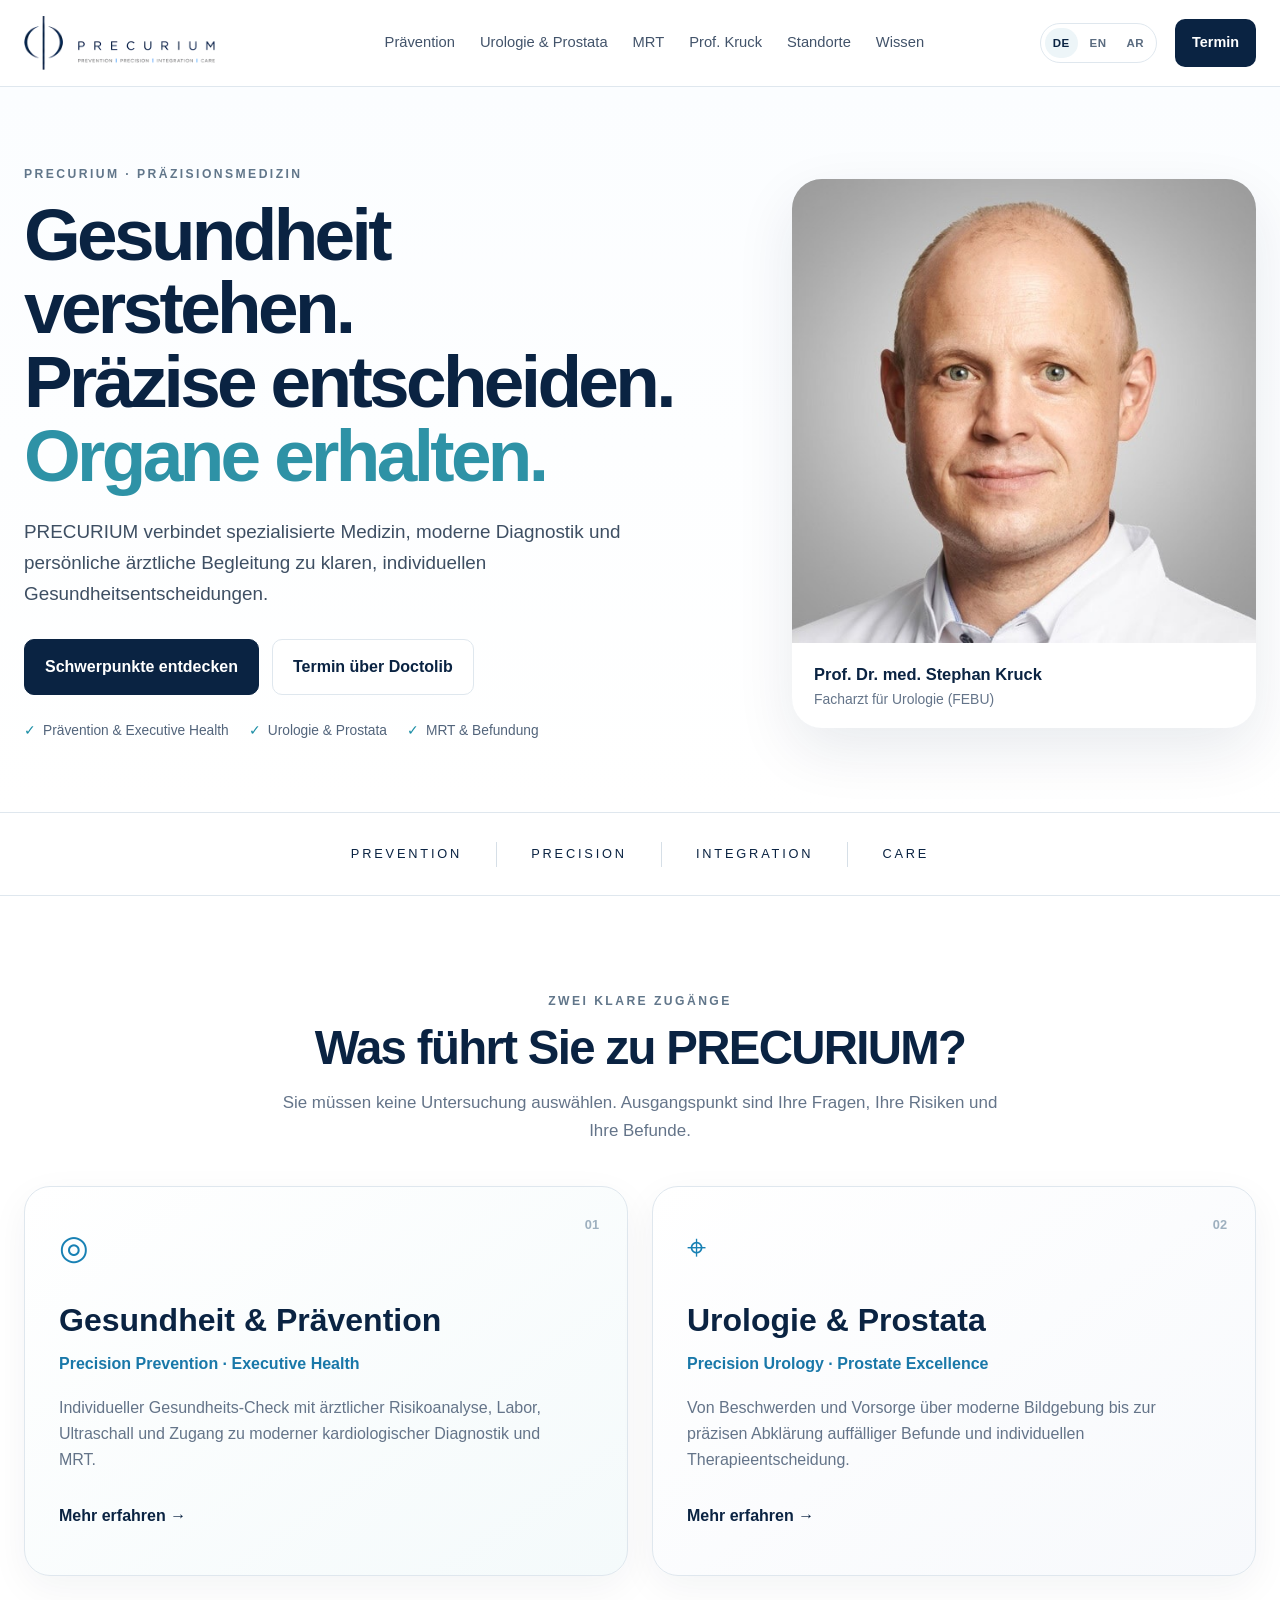
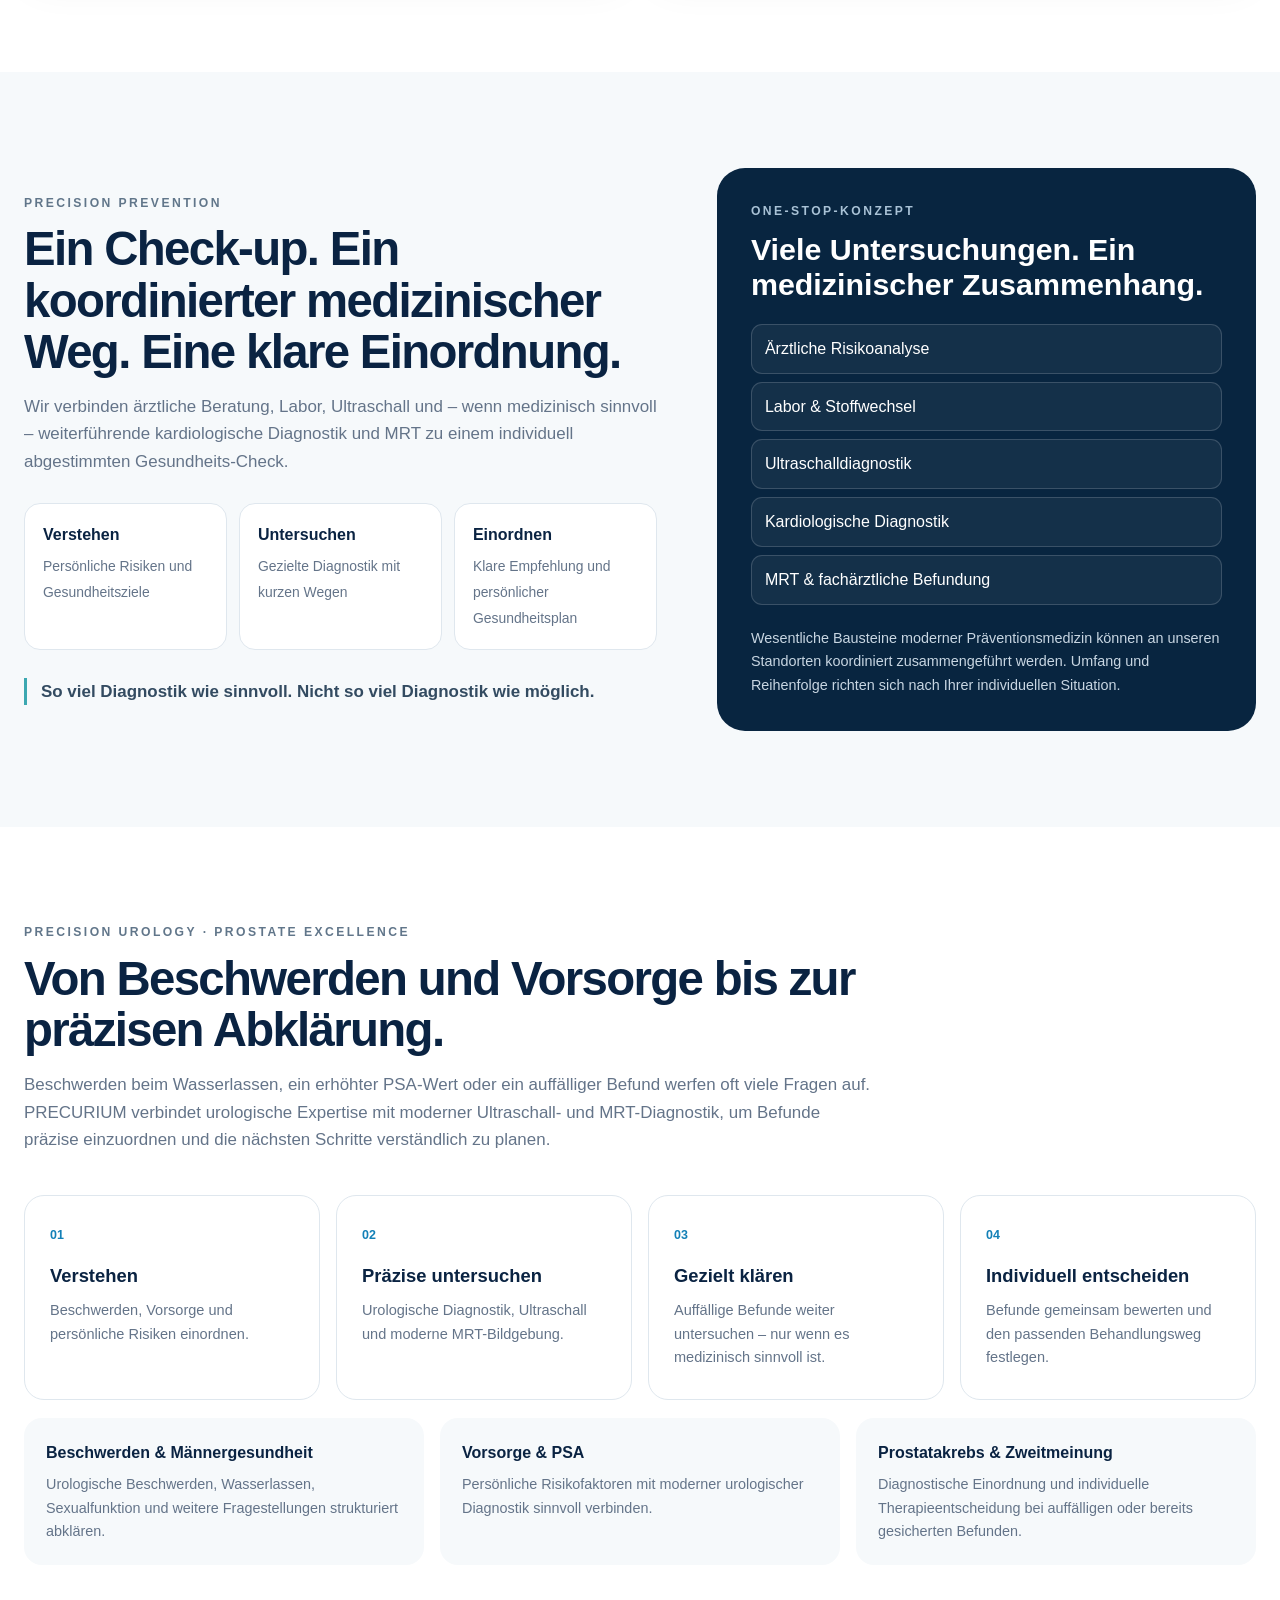
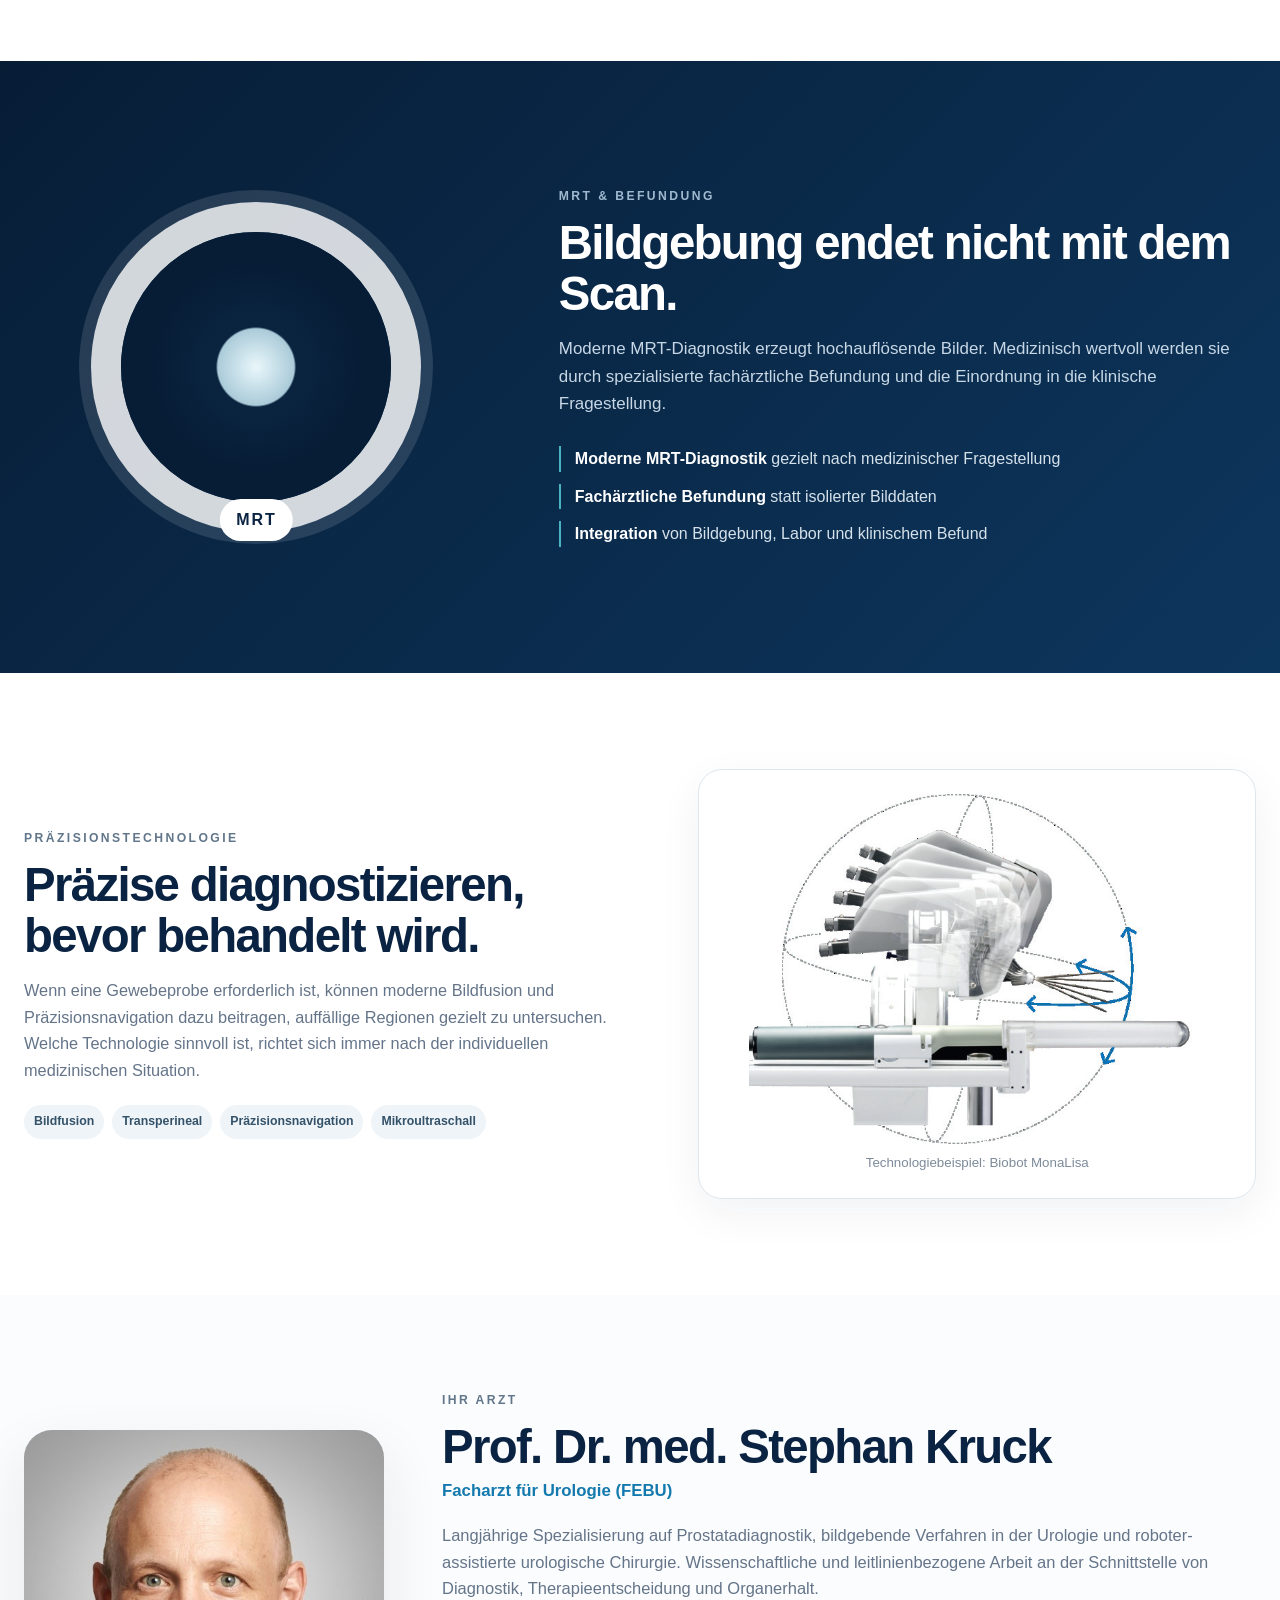
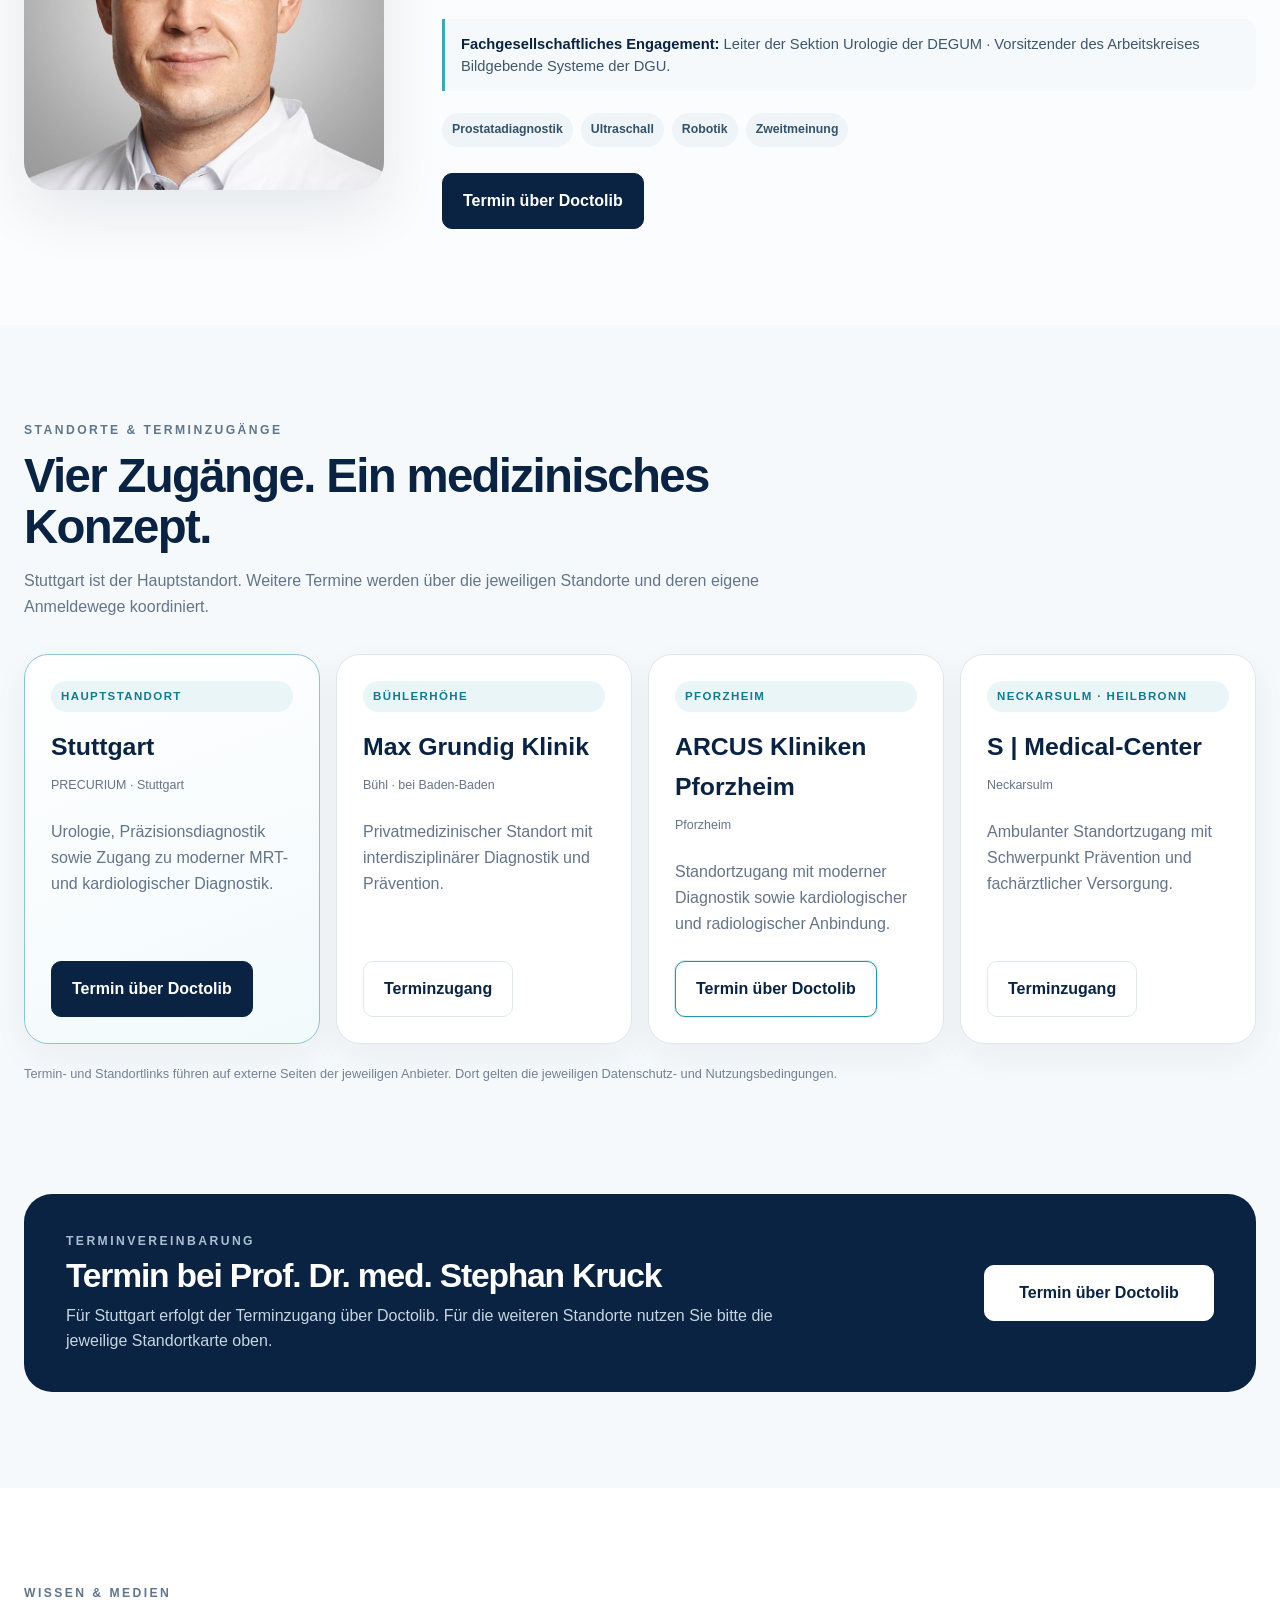
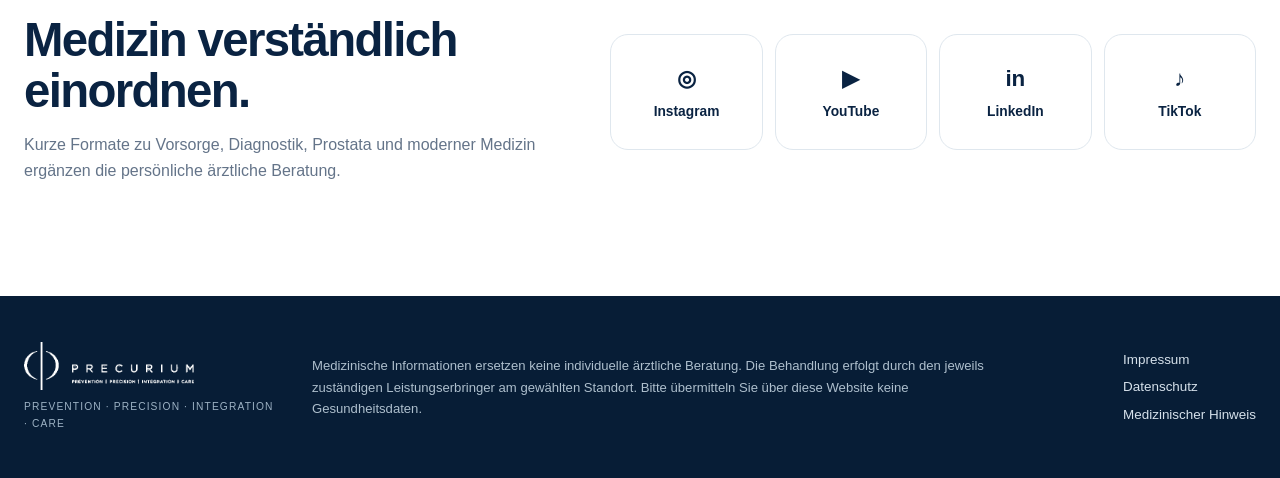
==== index.html @ 9979c3d5 "Add files via upload Deploy PRECURIUM V5.5 FINAL LIVE" ====
<!doctype html><html lang="de"><head><meta charset="utf-8"><meta name="viewport" content="width=device-width, initial-scale=1"><title>PRECURIUM | Präzisionsmedizin, Prävention, Urologie &amp; MRT</title><meta name="description" content="PRECURIUM verbindet Prävention, Urologie, Prostatadiagnostik, MRT mit fachärztlicher Befundung und persönliche medizinische Einordnung an ausgewählten Standorten."><meta name="robots" content="index,follow,max-image-preview:large"><link rel="canonical" href="https://precurium.com/"><link rel="alternate" hreflang="de" href="https://precurium.com/"><link rel="alternate" hreflang="en" href="https://precurium.com/en/"><link rel="alternate" hreflang="ar" href="https://precurium.com/ar/"><link rel="alternate" hreflang="x-default" href="https://precurium.com/"><meta property="og:title" content="PRECURIUM | Präzisionsmedizin, Prävention, Urologie &amp; MRT"><meta property="og:description" content="PRECURIUM verbindet Prävention, Urologie, Prostatadiagnostik, MRT mit fachärztlicher Befundung und persönliche medizinische Einordnung an ausgewählten Standorten."><meta property="og:type" content="website"><meta property="og:url" content="https://precurium.com/"><meta name="theme-color" content="#0A2342"><link rel="stylesheet" href="assets/site.css"><script src="assets/config.js" defer></script><script src="assets/site.js" defer></script></head>
<body><a class="skip" href="#main">Zum Inhalt</a><header class="site-header"><div class="wrap nav"><a class="logo" href="#top" aria-label="PRECURIUM Startseite"><img src="assets/precurium-logo.png" alt="PRECURIUM"></a><nav aria-label="Hauptnavigation"><a href="#praevention">Prävention</a><a href="#urologie">Urologie & Prostata</a><a href="#mrt">MRT</a><a href="#arzt">Prof. Kruck</a><a href="#standorte">Standorte</a><a href="#wissen">Wissen</a></nav><div class="lang-switch" aria-label="Sprache"><a class="active" href="./" lang="de">DE</a><a href="en/" lang="en">EN</a><a href="ar/" lang="ar">AR</a></div><a class="nav-cta" data-doctolib href="#">Termin</a></div></header>
<main id="main"><section class="hero" id="top"><div class="wrap hero-grid"><div class="hero-copy"><div class="eyebrow">PRECURIUM · Präzisionsmedizin</div><h1>Gesundheit verstehen.<br>Präzise entscheiden.<br><span>Organe erhalten.</span></h1><p class="lead">PRECURIUM verbindet spezialisierte Medizin, moderne Diagnostik und persönliche ärztliche Begleitung zu klaren, individuellen Gesundheitsentscheidungen.</p><div class="hero-actions"><a class="btn primary" href="#welten">Schwerpunkte entdecken</a><a class="btn secondary" data-doctolib href="#">Termin über Doctolib</a></div><div class="hero-points"><span>Prävention & Executive Health</span><span>Urologie & Prostata</span><span>MRT & Befundung</span></div></div><div class="hero-visual"><div class="portrait-card"><img src="assets/stephan-kruck.jpg" alt="Prof. Dr. med. Stephan Kruck"><div class="portrait-caption"><strong>Prof. Dr. med. Stephan Kruck</strong><span>Facharzt für Urologie (FEBU)</span></div></div></div></div></section>
<section class="brandline" aria-label="PRECURIUM Prinzipien"><div class="wrap"><span>PREVENTION</span><i></i><span>PRECISION</span><i></i><span>INTEGRATION</span><i></i><span>CARE</span></div></section>
<section class="section" id="welten"><div class="wrap"><div class="section-head center narrow"><div class="eyebrow">Zwei klare Zugänge</div><h2>Was führt Sie zu PRECURIUM?</h2><p>Sie müssen keine Untersuchung auswählen. Ausgangspunkt sind Ihre Fragen, Ihre Risiken und Ihre Befunde.</p></div><div class="world-grid"><a class="world-card prevention" href="#praevention"><div class="world-no">01</div><div class="world-icon">◎</div><h3>Gesundheit & Prävention</h3><p>Precision Prevention · Executive Health</p><span>Individueller Gesundheits-Check mit ärztlicher Risikoanalyse, Labor, Ultraschall und Zugang zu moderner kardiologischer Diagnostik und MRT.</span><b>Mehr erfahren →</b></a><a class="world-card urology" href="#urologie"><div class="world-no">02</div><div class="world-icon">⌖</div><h3>Urologie & Prostata</h3><p>Precision Urology · Prostate Excellence</p><span>Von Beschwerden und Vorsorge über moderne Bildgebung bis zur präzisen Abklärung auffälliger Befunde und individuellen Therapieentscheidung.</span><b>Mehr erfahren →</b></a></div></div></section>
<section class="section soft" id="praevention"><div class="wrap split"><div class="copy-block"><div class="eyebrow">Precision Prevention</div><h2>Ein Check-up. Ein koordinierter medizinischer Weg. Eine klare Einordnung.</h2><p>Wir verbinden ärztliche Beratung, Labor, Ultraschall und – wenn medizinisch sinnvoll – weiterführende kardiologische Diagnostik und MRT zu einem individuell abgestimmten Gesundheits-Check.</p><div class="mini-journey"><div><b>Verstehen</b><span>Persönliche Risiken und Gesundheitsziele</span></div><div><b>Untersuchen</b><span>Gezielte Diagnostik mit kurzen Wegen</span></div><div><b>Einordnen</b><span>Klare Empfehlung und persönlicher Gesundheitsplan</span></div></div><p class="principle">So viel Diagnostik wie sinnvoll. Nicht so viel Diagnostik wie möglich.</p></div><aside class="one-stop"><div class="eyebrow">One-Stop-Konzept</div><h3>Viele Untersuchungen. Ein medizinischer Zusammenhang.</h3><div class="service-stack"><span>Ärztliche Risikoanalyse</span><span>Labor & Stoffwechsel</span><span>Ultraschalldiagnostik</span><span>Kardiologische Diagnostik</span><span>MRT & fachärztliche Befundung</span></div><p>Wesentliche Bausteine moderner Präventionsmedizin können an unseren Standorten koordiniert zusammengeführt werden. Umfang und Reihenfolge richten sich nach Ihrer individuellen Situation.</p></aside></div></section>
<section class="section" id="urologie"><div class="wrap"><div class="section-head"><div class="eyebrow">Precision Urology · Prostate Excellence</div><h2>Von Beschwerden und Vorsorge bis zur präzisen Abklärung.</h2><p>Beschwerden beim Wasserlassen, ein erhöhter PSA-Wert oder ein auffälliger Befund werfen oft viele Fragen auf. PRECURIUM verbindet urologische Expertise mit moderner Ultraschall- und MRT-Diagnostik, um Befunde präzise einzuordnen und die nächsten Schritte verständlich zu planen.</p></div><div class="urology-grid"><article><span>01</span><h3>Verstehen</h3><p>Beschwerden, Vorsorge und persönliche Risiken einordnen.</p></article><article><span>02</span><h3>Präzise untersuchen</h3><p>Urologische Diagnostik, Ultraschall und moderne MRT-Bildgebung.</p></article><article><span>03</span><h3>Gezielt klären</h3><p>Auffällige Befunde weiter untersuchen – nur wenn es medizinisch sinnvoll ist.</p></article><article><span>04</span><h3>Individuell entscheiden</h3><p>Befunde gemeinsam bewerten und den passenden Behandlungsweg festlegen.</p></article></div><div class="focus-row"><div><b>Beschwerden & Männergesundheit</b><p>Urologische Beschwerden, Wasserlassen, Sexualfunktion und weitere Fragestellungen strukturiert abklären.</p></div><div><b>Vorsorge & PSA</b><p>Persönliche Risikofaktoren mit moderner urologischer Diagnostik sinnvoll verbinden.</p></div><div><b>Prostatakrebs & Zweitmeinung</b><p>Diagnostische Einordnung und individuelle Therapieentscheidung bei auffälligen oder bereits gesicherten Befunden.</p></div></div></div></section>
<section class="section imaging" id="mrt"><div class="wrap imaging-grid"><div class="imaging-art"><div class="scanner-ring"><div class="scanner-core"></div></div><div class="scan-label">MRT</div></div><div class="copy-block light-copy"><div class="eyebrow">MRT & Befundung</div><h2>Bildgebung endet nicht mit dem Scan.</h2><p>Moderne MRT-Diagnostik erzeugt hochauflösende Bilder. Medizinisch wertvoll werden sie durch spezialisierte fachärztliche Befundung und die Einordnung in die klinische Fragestellung.</p><div class="imaging-points"><span><b>Moderne MRT-Diagnostik</b> gezielt nach medizinischer Fragestellung</span><span><b>Fachärztliche Befundung</b> statt isolierter Bilddaten</span><span><b>Integration</b> von Bildgebung, Labor und klinischem Befund</span></div></div></div></section>
<section class="section tech"><div class="wrap tech-grid"><div class="tech-copy"><div class="eyebrow">Präzisionstechnologie</div><h2>Präzise diagnostizieren, bevor behandelt wird.</h2><p>Wenn eine Gewebeprobe erforderlich ist, können moderne Bildfusion und Präzisionsnavigation dazu beitragen, auffällige Regionen gezielt zu untersuchen. Welche Technologie sinnvoll ist, richtet sich immer nach der individuellen medizinischen Situation.</p><div class="chips"><span>Bildfusion</span><span>Transperineal</span><span>Präzisionsnavigation</span><span>Mikroultraschall</span></div></div><div class="biobot-card"><img src="assets/biobot-monalisa.png" alt="Biobot MonaLisa Präzisionsnavigation"><small>Technologiebeispiel: Biobot MonaLisa</small></div></div></section>
<section class="section doctor-section" id="arzt"><div class="wrap doctor-grid"><div class="doctor-photo"><img src="assets/stephan-kruck.jpg" alt="Prof. Dr. med. Stephan Kruck"></div><div class="doctor-copy"><div class="eyebrow">Ihr Arzt</div><h2>Prof. Dr. med. Stephan Kruck</h2><h3>Facharzt für Urologie (FEBU)</h3><p>Langjährige Spezialisierung auf Prostatadiagnostik, bildgebende Verfahren in der Urologie und roboter-assistierte urologische Chirurgie. Wissenschaftliche und leitlinienbezogene Arbeit an der Schnittstelle von Diagnostik, Therapieentscheidung und Organerhalt.</p><p class="society-role"><strong>Fachgesellschaftliches Engagement:</strong> Leiter der Sektion Urologie der DEGUM · Vorsitzender des Arbeitskreises Bildgebende Systeme der DGU.</p><div class="doctor-tags"><span>Prostatadiagnostik</span><span>Ultraschall</span><span>Robotik</span><span>Zweitmeinung</span></div><a class="btn primary" data-doctolib href="#">Termin über Doctolib</a></div></div></section>
<section class="section soft" id="standorte"><div class="wrap"><div class="locations-intro"><div class="eyebrow">Standorte & Terminzugänge</div><h2>Vier Zugänge. Ein medizinisches Konzept.</h2><p>Stuttgart ist der Hauptstandort. Weitere Termine werden über die jeweiligen Standorte und deren eigene Anmeldewege koordiniert.</p></div><div class="location-cards"><article class="location-card main"><span class="status">HAUPTSTANDORT</span><h3>Stuttgart</h3><p class="location-meta">PRECURIUM · Stuttgart</p><p>Urologie, Präzisionsdiagnostik sowie Zugang zu moderner MRT- und kardiologischer Diagnostik.</p><a class="btn primary" data-doctolib href="#">Termin über Doctolib</a></article><article class="location-card"><span class="status">BÜHLERHÖHE</span><h3>Max Grundig Klinik</h3><p class="location-meta">Bühl · bei Baden-Baden</p><p>Privatmedizinischer Standort mit interdisziplinärer Diagnostik und Prävention.</p><a class="btn secondary" data-location="maxgrundig" href="#">Terminzugang</a></article><article class="location-card"><span class="status">PFORZHEIM</span><h3>ARCUS Kliniken Pforzheim</h3><p class="location-meta">Pforzheim</p><p>Standortzugang mit moderner Diagnostik sowie kardiologischer und radiologischer Anbindung.</p><a class="btn secondary arcus-doctolib" data-location="pforzheim" href="#">Termin über Doctolib</a></article><article class="location-card"><span class="status">NECKARSULM · HEILBRONN</span><h3>S | Medical-Center</h3><p class="location-meta">Neckarsulm</p><p>Ambulanter Standortzugang mit Schwerpunkt Prävention und fachärztlicher Versorgung.</p><a class="btn secondary" data-location="neckarsulm" href="#">Terminzugang</a></article></div><p class="external-note">Termin- und Standortlinks führen auf externe Seiten der jeweiligen Anbieter. Dort gelten die jeweiligen Datenschutz- und Nutzungsbedingungen.</p></div></section>
<section class="section booking" id="termin"><div class="wrap booking-box"><div><div class="eyebrow">Terminvereinbarung</div><h2>Termin bei Prof. Dr. med. Stephan Kruck</h2><p>Für Stuttgart erfolgt der Terminzugang über Doctolib. Für die weiteren Standorte nutzen Sie bitte die jeweilige Standortkarte oben.</p></div><a class="btn booking-btn" data-doctolib href="#">Termin über Doctolib</a></div></section>
<section class="section knowledge" id="wissen"><div class="wrap knowledge-grid"><div><div class="eyebrow">Wissen & Medien</div><h2>Medizin verständlich einordnen.</h2><p>Kurze Formate zu Vorsorge, Diagnostik, Prostata und moderner Medizin ergänzen die persönliche ärztliche Beratung.</p></div><div class="social-grid" aria-label="Social Media"><a data-social="instagram" href="#"><span class="social-mark">◎</span><b>Instagram</b></a><a data-social="youtube" href="#"><span class="social-mark">▶</span><b>YouTube</b></a><a data-social="linkedin" href="#"><span class="social-mark">in</span><b>LinkedIn</b></a><a data-social="tiktok" href="#"><span class="social-mark">♪</span><b>TikTok</b></a></div></div></section></main>
<footer><div class="wrap footer-grid"><div class="footer-brand"><img src="assets/precurium-logo.png" alt="PRECURIUM"><p>PREVENTION · PRECISION · INTEGRATION · CARE</p></div><div class="footer-note">Medizinische Informationen ersetzen keine individuelle ärztliche Beratung. Die Behandlung erfolgt durch den jeweils zuständigen Leistungserbringer am gewählten Standort. Bitte übermitteln Sie über diese Website keine Gesundheitsdaten.</div><nav aria-label="Rechtliches"><a href="impressum.html">Impressum</a><a href="datenschutz.html">Datenschutz</a><a href="medizinischer-hinweis.html">Medizinischer Hinweis</a></nav></div></footer></body></html>
---- assets/site.css ----
:root{--navy:#0A2342;--navy2:#0e3157;--blue:#1280b8;--teal:#3ca8b1;--ink:#132238;--muted:#647489;--line:#dfe7ee;--soft:#f6f9fb;--ice:#eef7fa;--white:#fff;--shadow:0 22px 60px rgba(10,35,66,.09)}
*{box-sizing:border-box}html{scroll-behavior:smooth}body{margin:0;font-family:Inter,Montserrat,"Segoe UI",Arial,sans-serif;color:var(--ink);background:#fff;line-height:1.62}a{color:inherit;text-decoration:none}img{display:block;max-width:100%}.wrap{width:min(1240px,calc(100% - 48px));margin:auto}.skip{position:absolute;left:-9999px}.skip:focus{left:20px;top:20px;z-index:100;background:#fff;padding:10px 14px;border-radius:8px}.eyebrow{font-size:.76rem;font-weight:850;letter-spacing:.2em;text-transform:uppercase;color:#61768a}.site-header{position:sticky;top:0;z-index:50;background:rgba(255,255,255,.94);backdrop-filter:blur(18px);border-bottom:1px solid var(--line)}.nav{min-height:86px;display:grid;grid-template-columns:245px 1fr auto auto;gap:18px;align-items:center}.logo img{height:54px;width:auto;object-fit:contain}.nav nav{display:flex;justify-content:center;gap:25px;font-size:.92rem;color:#42536a}.nav nav a:hover{color:var(--blue)}.nav-cta{background:var(--navy);color:#fff;padding:12px 17px;border-radius:10px;font-weight:800;font-size:.9rem}.hero{padding:78px 0 70px;background:linear-gradient(180deg,#fbfdff,#fff)}.hero-grid{display:grid;grid-template-columns:1.08fr .72fr;gap:72px;align-items:center}.hero h1{font-size:clamp(3.35rem,5.7vw,5.8rem);line-height:1.01;letter-spacing:-.05em;color:var(--navy);margin:13px 0 25px}.hero h1 span{color:#2e92a6}.lead{font-size:1.18rem;color:#3e4f63;max-width:700px;margin:0}.hero-actions{display:flex;gap:13px;flex-wrap:wrap;margin:30px 0 25px}.btn{display:inline-flex;align-items:center;justify-content:center;padding:14px 20px;border-radius:10px;border:1px solid var(--line);font-weight:800}.btn.primary{background:var(--navy);border-color:var(--navy);color:#fff}.btn.secondary{background:#fff;color:var(--navy)}.btn.arcus-doctolib{border-color:#2e92a6;box-shadow:0 0 0 1px rgba(46,146,166,.18)}.btn.disabled{opacity:.68;cursor:default}.hero-points{display:flex;gap:20px;flex-wrap:wrap;color:#52647b;font-size:.86rem}.hero-points span:before{content:'✓';color:#1a8da5;margin-right:7px}.hero-visual{position:relative}.portrait-card{border-radius:30px;background:#eef3f6;box-shadow:var(--shadow);overflow:hidden}.portrait-card img{width:100%;aspect-ratio:1/1;object-fit:cover;object-position:center}.portrait-caption{background:#fff;padding:18px 22px;display:flex;flex-direction:column}.portrait-caption strong{color:var(--navy);font-size:1.03rem}.portrait-caption span{color:var(--muted);font-size:.87rem}.hero-badge{position:absolute;right:-26px;bottom:72px;background:rgba(10,35,66,.94);color:#fff;padding:14px 18px;border-radius:14px;font-size:.83rem;box-shadow:var(--shadow)}.brandline{border-top:1px solid var(--line);border-bottom:1px solid var(--line)}.brandline .wrap{min-height:82px;display:flex;align-items:center;justify-content:center;gap:34px;letter-spacing:.22em;font-size:.8rem;color:var(--navy)}.brandline i{height:25px;width:1px;background:#d6dfe7}.section{padding:96px 0}.section.soft{background:var(--soft)}.section-head{max-width:850px;margin-bottom:42px}.section-head.center{text-align:center;margin-left:auto;margin-right:auto}.section-head.narrow{max-width:720px}.section h2{font-size:clamp(2.35rem,3.7vw,3.75rem);line-height:1.08;letter-spacing:-.035em;color:var(--navy);margin:10px 0 16px}.section-head p,.copy-block>p{color:var(--muted);font-size:1.06rem;margin:0}.world-grid{display:grid;grid-template-columns:1fr 1fr;gap:24px}.world-card{position:relative;padding:34px;border:1px solid var(--line);border-radius:26px;background:#fff;min-height:390px;box-shadow:0 12px 38px rgba(10,35,66,.05);transition:.2s ease}.world-card:hover{transform:translateY(-3px);box-shadow:var(--shadow)}.world-no{position:absolute;top:28px;right:28px;color:#9eb0bf;font-size:.8rem;font-weight:900}.world-icon{font-size:2.1rem;color:#1881b4}.world-card h3{font-size:2rem;color:var(--navy);margin:20px 0 4px}.world-card>p{color:#1978a9;font-weight:850;margin:0 0 18px}.world-card>span{display:block;color:var(--muted);max-width:500px}.world-card>b{display:inline-block;margin-top:30px;color:var(--navy)}.world-card.prevention{background:linear-gradient(145deg,#fff,#f4fafb)}.world-card.urology{background:linear-gradient(145deg,#fff,#f7f9fc)}.split{display:grid;grid-template-columns:1.08fr .92fr;gap:60px;align-items:center}.mini-journey{display:grid;grid-template-columns:repeat(3,1fr);gap:12px;margin:28px 0}.mini-journey div{background:#fff;border:1px solid var(--line);padding:18px;border-radius:16px}.mini-journey b{display:block;color:var(--navy);margin-bottom:5px}.mini-journey span{color:var(--muted);font-size:.87rem}.principle{font-weight:800;color:#334b61!important;border-left:3px solid var(--teal);padding-left:14px}.one-stop{background:#082540;color:#fff;border-radius:28px;padding:34px}.one-stop .eyebrow{color:#a9c2d6}.one-stop h3{font-size:1.9rem;line-height:1.15;margin:10px 0 22px}.service-stack{display:flex;flex-direction:column;gap:8px}.service-stack span{padding:11px 13px;border:1px solid rgba(255,255,255,.16);border-radius:11px;background:rgba(255,255,255,.05)}.one-stop p{color:#c8d6e2;font-size:.9rem;margin:22px 0 0}.urology-grid{display:grid;grid-template-columns:repeat(4,1fr);gap:16px}.urology-grid article{border:1px solid var(--line);border-radius:20px;padding:25px;background:#fff;min-height:205px}.urology-grid span{font-weight:900;color:#1380b7;font-size:.78rem}.urology-grid h3{color:var(--navy);margin:14px 0 8px;font-size:1.15rem}.urology-grid p{color:var(--muted);font-size:.91rem;margin:0}.focus-row{display:grid;grid-template-columns:repeat(3,1fr);gap:16px;margin-top:18px}.focus-row>div{background:var(--soft);border-radius:18px;padding:22px}.focus-row b{color:var(--navy)}.focus-row p{color:var(--muted);font-size:.9rem;margin:7px 0 0}.imaging{background:linear-gradient(135deg,#071d36,#0d365d);color:#fff}.imaging-grid{display:grid;grid-template-columns:.8fr 1.2fr;gap:70px;align-items:center}.light-copy h2{color:#fff}.light-copy>p{color:#c7d7e5}.light-copy .eyebrow{color:#9fbad0}.imaging-art{height:420px;display:flex;align-items:center;justify-content:center;position:relative}.scanner-ring{width:330px;height:330px;border:30px solid rgba(255,255,255,.82);border-radius:50%;box-shadow:0 0 0 12px rgba(255,255,255,.12),inset 0 0 40px rgba(29,155,191,.2)}.scanner-core{width:100%;height:100%;border-radius:50%;background:radial-gradient(circle,#e9f7fb 0,#abcbd9 20%,#0a2440 21%,#071d36 55%,#071d36 100%)}.scan-label{position:absolute;bottom:36px;left:50%;transform:translateX(-50%);background:#fff;color:var(--navy);padding:8px 16px;border-radius:999px;font-weight:900;letter-spacing:.12em}.imaging-points{display:grid;gap:12px;margin-top:28px}.imaging-points span{border-left:2px solid #49b3c2;padding-left:14px;color:#d6e2eb}.imaging-points b{color:#fff}.tech-grid{display:grid;grid-template-columns:1fr .9fr;gap:55px;align-items:center}.tech-copy h2{max-width:620px}.tech-copy p{color:var(--muted);font-size:1.02rem}.chips,.doctor-tags{display:flex;gap:8px;flex-wrap:wrap;margin-top:22px}.chips span,.doctor-tags span{background:#eef4f8;color:#345269;padding:7px 10px;border-radius:999px;font-size:.77rem;font-weight:750}.biobot-card{border:1px solid var(--line);border-radius:24px;padding:24px;background:#fff;box-shadow:0 14px 44px rgba(10,35,66,.06);text-align:center}.biobot-card img{width:100%;height:350px;object-fit:contain}.biobot-card small{display:block;color:#7d8b9a;margin-top:8px}.doctor-section{background:#fbfcfd}.doctor-grid{display:grid;grid-template-columns:360px 1fr;gap:58px;align-items:center}.doctor-photo{border-radius:28px;overflow:hidden;background:#e9eef2;box-shadow:var(--shadow)}.doctor-photo img{width:100%;aspect-ratio:1/1;object-fit:cover}.doctor-copy h2{margin-bottom:5px}.doctor-copy h3{color:#1479ae;font-size:1.05rem;margin:0 0 18px}.doctor-copy p{color:var(--muted);font-size:1.03rem}.doctor-copy .society-role{margin:16px 0 0;padding:14px 16px;border-left:3px solid var(--teal);background:#f5f9fb;border-radius:0 12px 12px 0;font-size:.92rem;line-height:1.5;color:#40566b}.doctor-copy .society-role strong{color:var(--navy)}.doctor-copy .btn{margin-top:26px}.locations-intro{max-width:820px;margin-bottom:34px}.locations-intro p{color:var(--muted)}.location-cards{display:grid;grid-template-columns:repeat(4,1fr);gap:16px}.location-card{background:#fff;border:1px solid var(--line);border-radius:24px;padding:26px;box-shadow:0 12px 35px rgba(10,35,66,.05);display:flex;flex-direction:column;min-height:310px}.location-card.main{border-color:#92c3d2;background:linear-gradient(160deg,#fff,#f2fafc)}.location-card .btn{margin-top:auto;align-self:flex-start}.location-meta{font-size:.78rem;color:#718296;margin:0 0 18px}.external-note{font-size:.8rem;color:#738296;margin-top:20px}.status{display:inline-block;background:#eaf5f8;color:#147a8f;padding:6px 10px;border-radius:999px;font-weight:900;font-size:.72rem;letter-spacing:.12em}.location-card h3{font-size:1.55rem;color:var(--navy);margin:15px 0 8px}.location-card p{color:var(--muted);margin:0 0 24px}.booking{padding-top:0;background:var(--soft)}.booking-box{background:var(--navy);color:#fff;border-radius:28px;padding:38px 42px;display:grid;grid-template-columns:1fr auto;align-items:center;gap:36px}.booking-box .eyebrow{color:#a9bfd1}.booking-box h2{color:#fff;font-size:2.1rem;margin:7px 0 8px}.booking-box p{color:#c7d5e1;margin:0;max-width:720px}.booking-btn{background:#fff;color:var(--navy);border-color:#fff;min-width:230px}.knowledge-grid{display:grid;grid-template-columns:.9fr 1.1fr;gap:58px;align-items:center}.knowledge-grid p{color:var(--muted)}.social-grid{display:grid;grid-template-columns:repeat(4,1fr);gap:12px}.social-grid a{min-height:116px;border:1px solid var(--line);border-radius:18px;background:#fff;display:flex;flex-direction:column;align-items:center;justify-content:center;gap:4px;transition:.2s ease}.social-grid a:hover{border-color:#a9cfde;transform:translateY(-2px)}.social-mark{font-size:1.4rem;font-weight:900;color:var(--navy)}.social-grid b{font-size:.86rem;color:var(--navy)}.social-grid small{color:#8795a5;font-size:.65rem}footer{background:#071d36;color:#d6e1eb;padding:46px 0}.footer-grid{display:grid;grid-template-columns:250px 1fr auto;gap:38px;align-items:center}.footer-brand img{filter:brightness(0) invert(1);height:48px;width:auto}.footer-brand p{font-size:.64rem;letter-spacing:.11em;color:#9db2c4;margin:9px 0 0}.footer-note{font-size:.82rem;color:#aebfcd;max-width:700px}.footer-grid nav{display:flex;flex-direction:column;gap:6px;font-size:.84rem}
@media(max-width:1050px){.nav{grid-template-columns:210px 1fr auto}.nav nav{display:none}.lang-switch{justify-self:end}.nav-cta{justify-self:end}.hero-grid,.split,.imaging-grid,.tech-grid,.knowledge-grid{grid-template-columns:1fr}.hero-visual{max-width:560px}.world-grid{grid-template-columns:1fr 1fr}.urology-grid{grid-template-columns:repeat(2,1fr)}.doctor-grid{grid-template-columns:290px 1fr}.footer-grid{grid-template-columns:1fr}.footer-grid nav{flex-direction:row;flex-wrap:wrap}.hero-badge{right:10px}.social-grid{grid-template-columns:repeat(2,1fr)}}
@media(max-width:720px){.wrap{width:min(100% - 28px,1240px)}.location-cards{grid-template-columns:1fr}.site-header{position:static}.nav{min-height:72px;grid-template-columns:1fr auto;row-gap:8px;padding:9px 0}.logo{grid-column:1;grid-row:1}.nav-cta{grid-column:2;grid-row:1}.lang-switch{display:flex;grid-column:1/-1;grid-row:2;justify-self:start}.nav nav{display:none}.logo img{height:43px}.nav-cta{font-size:.78rem;padding:10px 12px}.hero{padding:48px 0}.hero-grid{gap:38px}.hero h1{font-size:3.25rem}.lead{font-size:1.02rem}.hero-badge{position:static;margin-top:12px}.brandline .wrap{min-height:auto;padding:18px 0;gap:12px;flex-wrap:wrap}.brandline i{height:14px}.section{padding:70px 0}.world-grid,.urology-grid,.focus-row,.mini-journey,.doctor-grid{grid-template-columns:1fr}.world-card{min-height:auto}.imaging-art{height:300px}.scanner-ring{width:230px;height:230px;border-width:22px}.biobot-card img{height:260px}.doctor-photo{max-width:290px}.booking-box{grid-template-columns:1fr;padding:30px}.social-grid{grid-template-columns:repeat(2,1fr)}.footer-grid{gap:22px}}

.lang-switch{display:flex;align-items:center;gap:4px;border:1px solid var(--line);border-radius:999px;padding:4px;background:#fff}.lang-switch a{font-size:.72rem;font-weight:850;letter-spacing:.04em;color:#5b6c80;padding:6px 8px;border-radius:999px}.lang-switch a.active{background:#edf5f8;color:var(--navy)}.legal-page{min-height:100vh;background:#fbfcfd}.legal-wrap{max-width:930px}.legal-alert{background:#fff5dd;border:1px solid #ead6a0;border-radius:16px;padding:18px 20px;color:#634f1e;margin:22px 0 30px}.legal-card{background:#fff;border:1px solid var(--line);border-radius:20px;padding:26px;margin:16px 0}.legal-card h3{color:var(--navy);margin:0 0 10px}.legal-card p,.legal-card li{color:#52647a}.legal-card code{background:#f1f4f6;padding:2px 5px;border-radius:5px}.legal-list{padding-left:20px}.partner-note{font-size:.82rem;color:#75869a;margin-top:12px}[dir="rtl"] body{text-align:right}[dir="rtl"] .hero-actions,[dir="rtl"] .hero-points,[dir="rtl"] .chips,[dir="rtl"] .doctor-tags,[dir="rtl"] .brandline .wrap,[dir="rtl"] .lang-switch{direction:rtl}[dir="rtl"] .principle,[dir="rtl"] .imaging-points span{border-left:0;border-right:3px solid var(--teal);padding-left:0;padding-right:14px}[dir="rtl"] .imaging-points span{border-right-width:2px}[dir="rtl"] .world-no{right:auto;left:28px}[dir="rtl"] .footer-grid nav{align-items:flex-start}@media(max-width:1180px){.location-cards{grid-template-columns:repeat(2,1fr)}}

[dir="rtl"] .doctor-copy .society-role{border-left:0;border-right:3px solid var(--teal);border-radius:12px 0 0 12px}
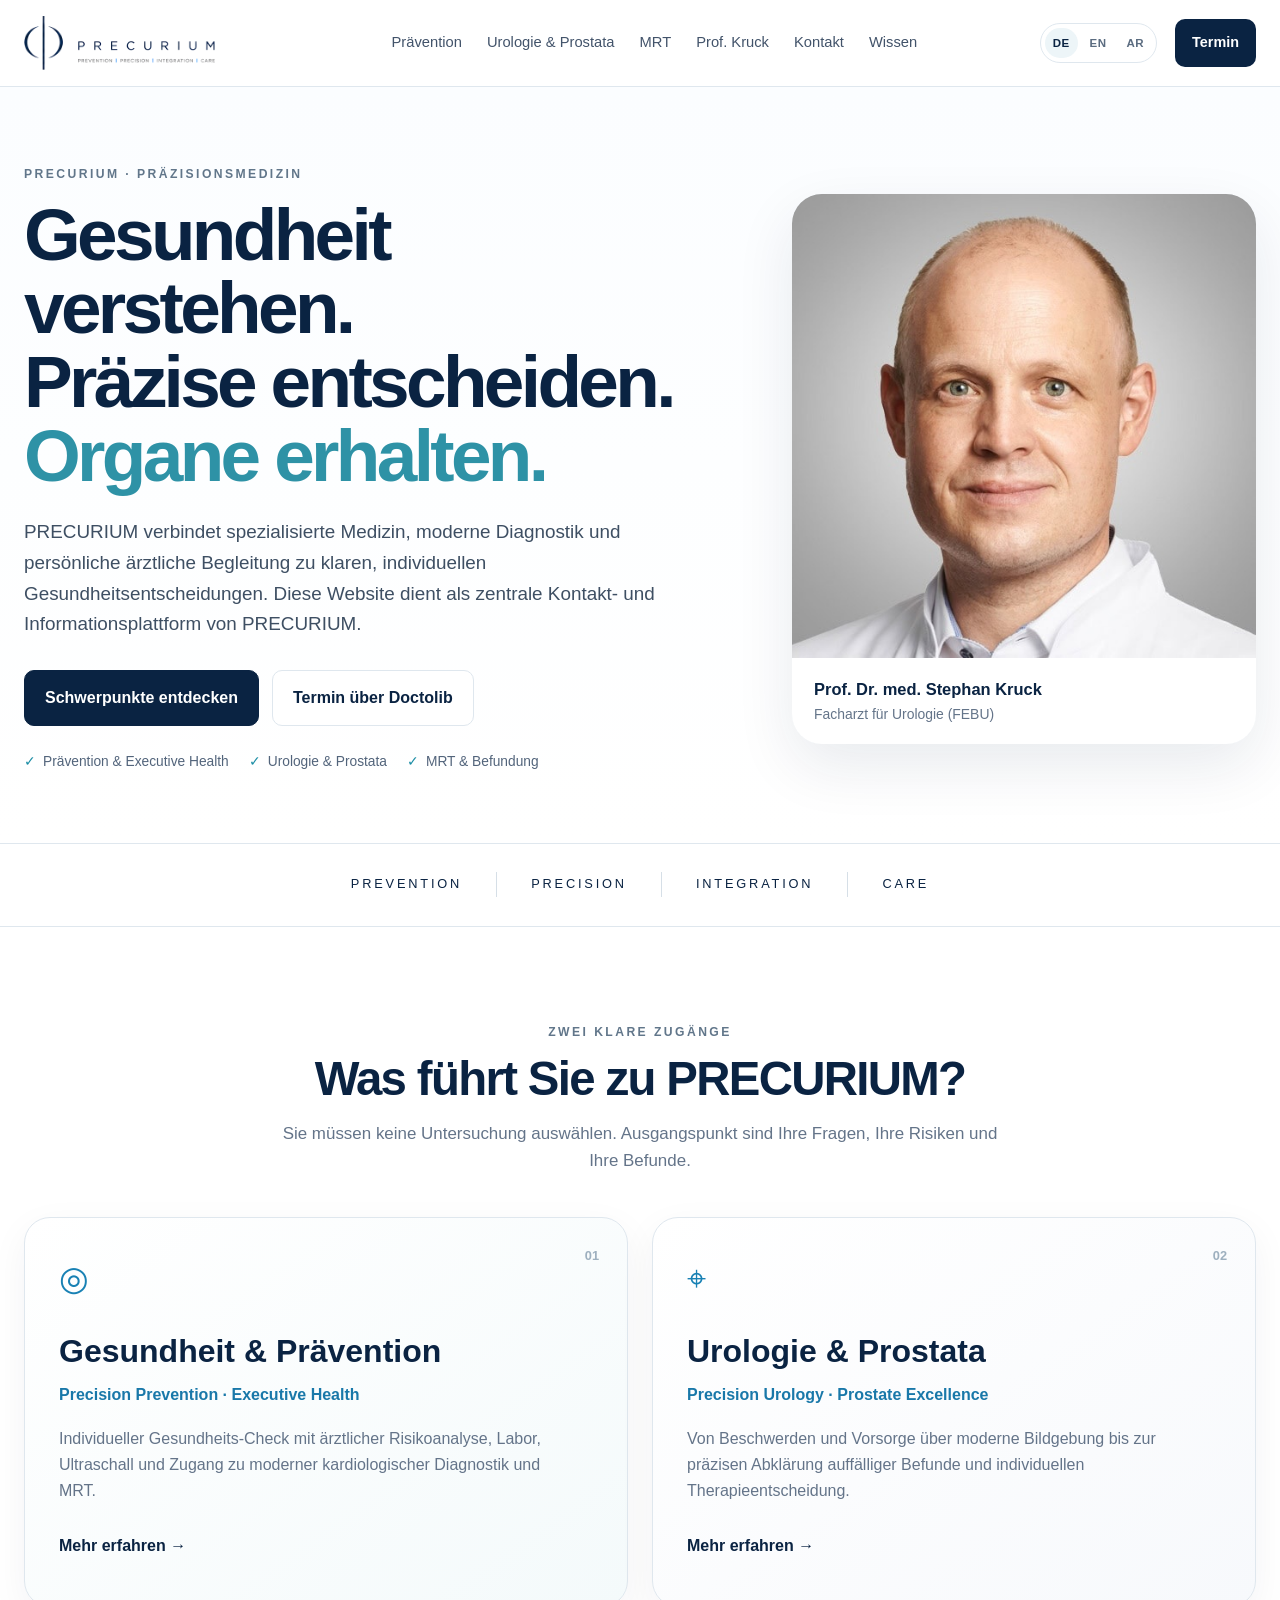
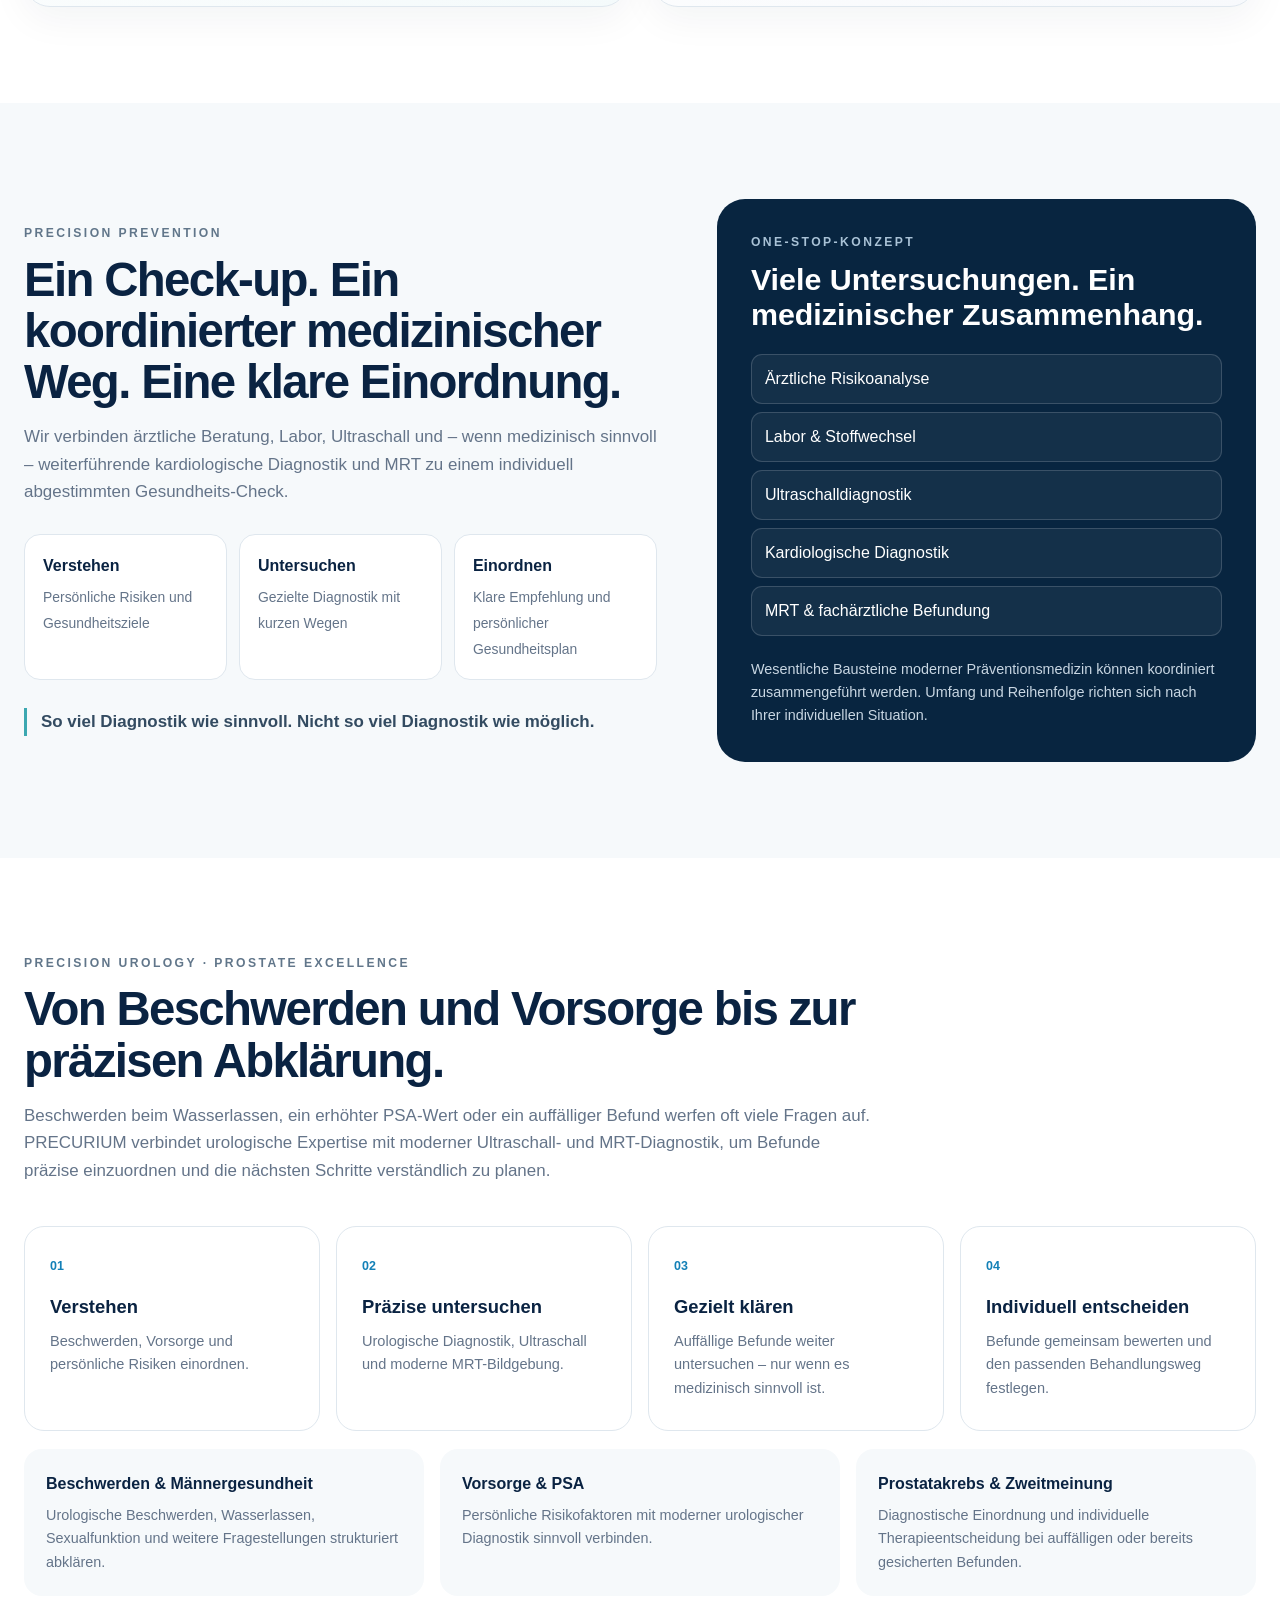
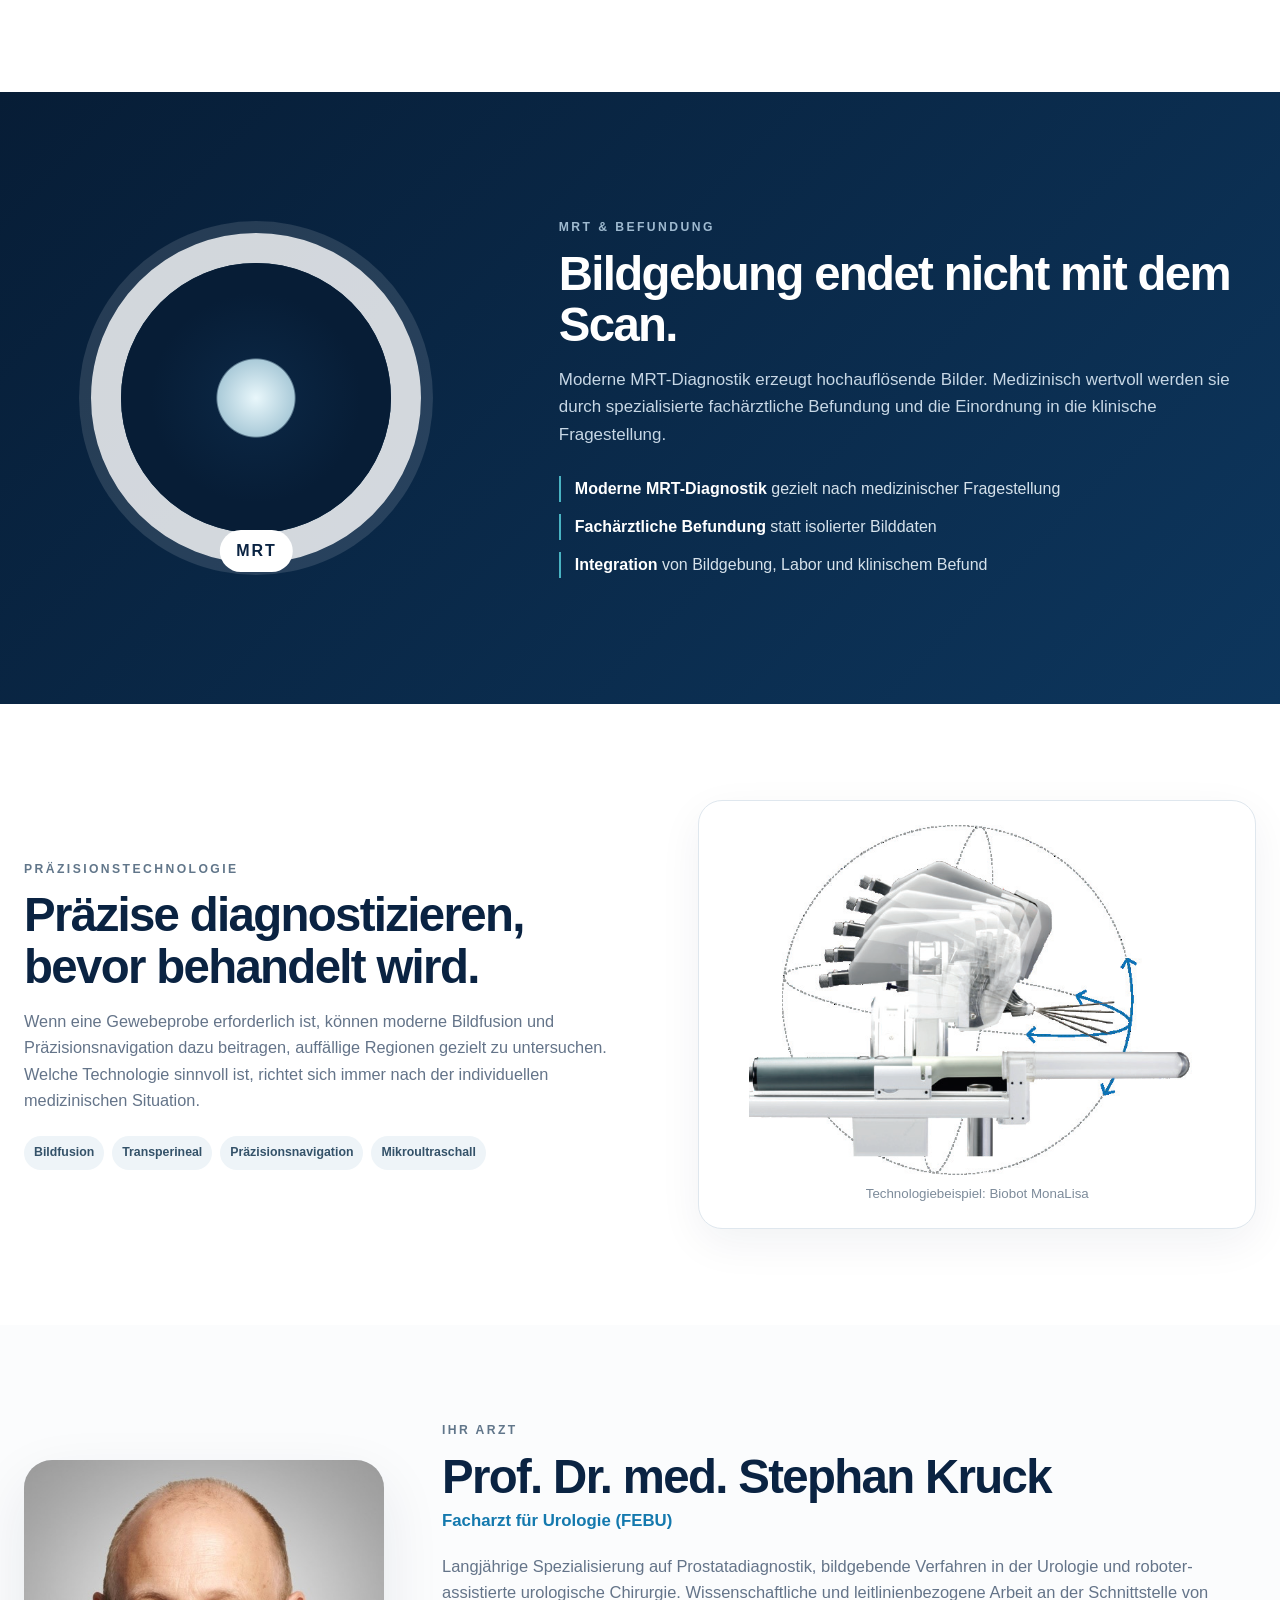
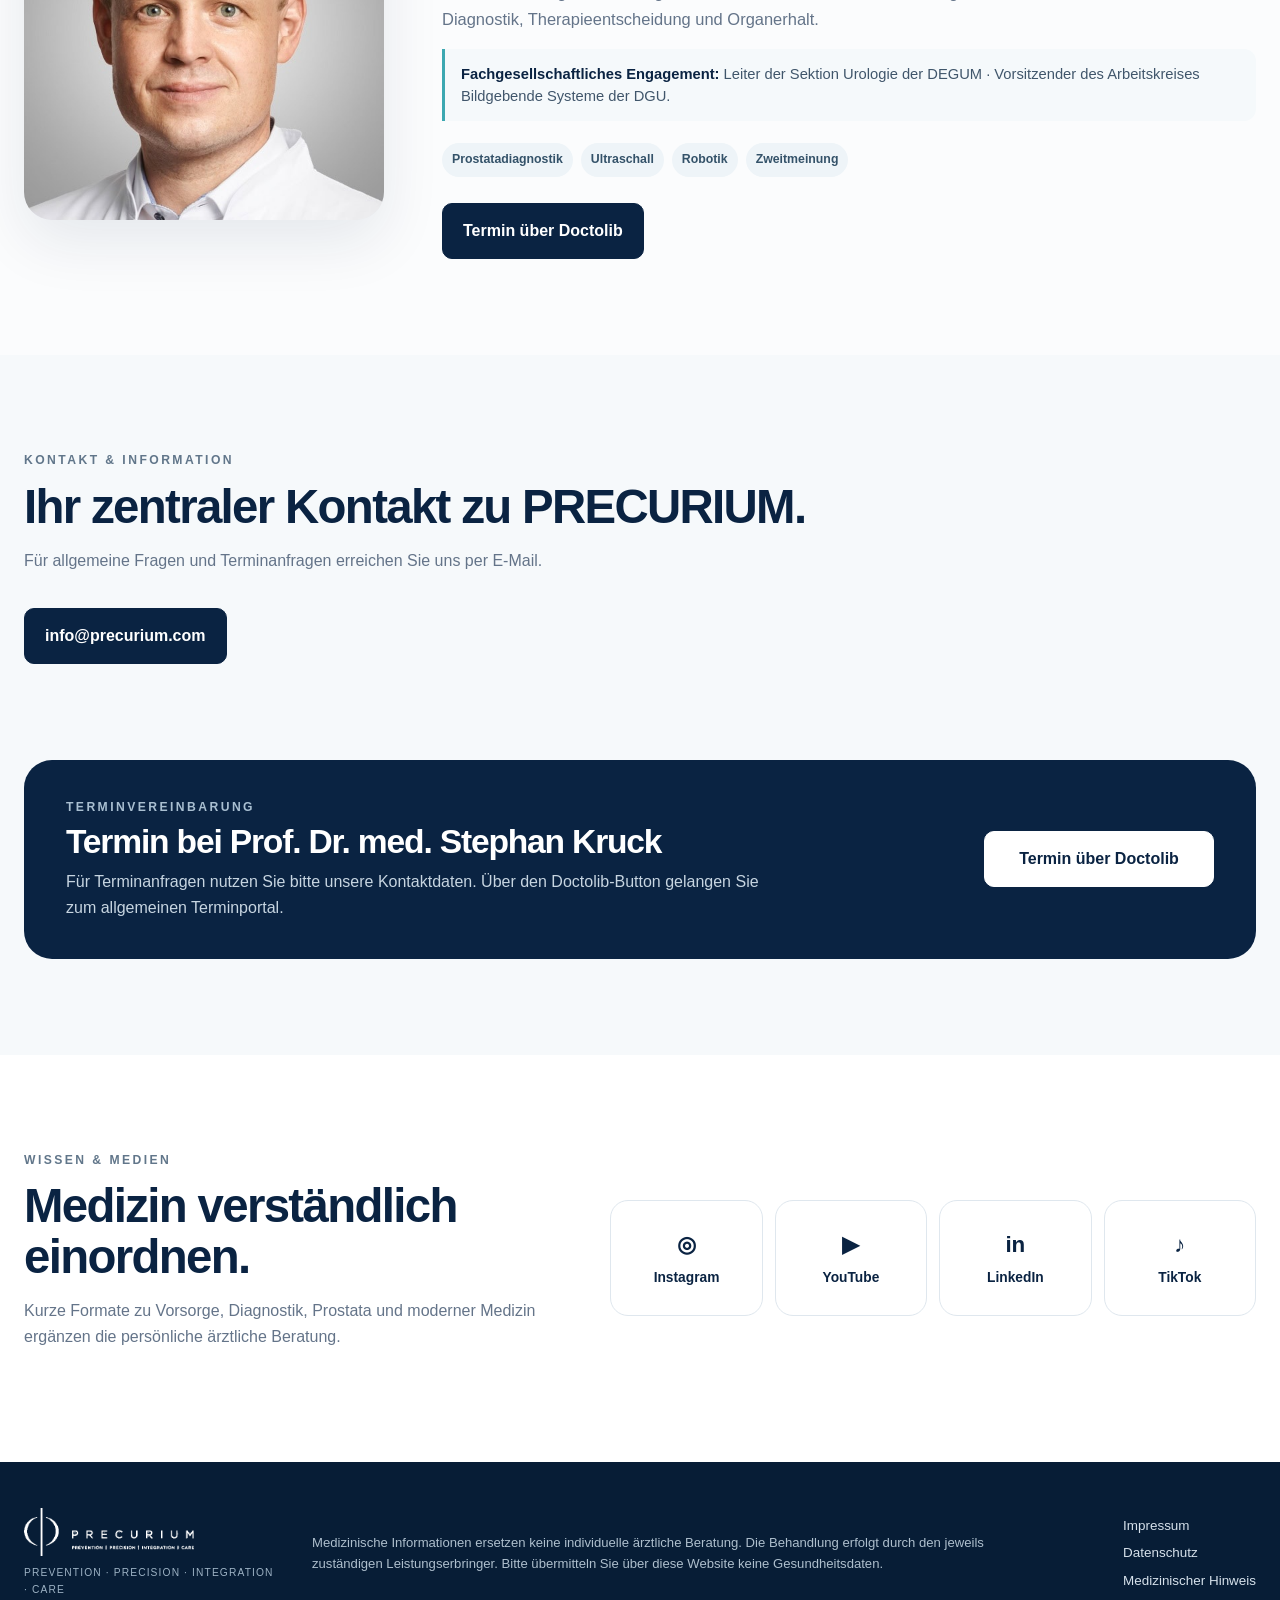
==== commit b9ee760a: "Position PRECURIUM as a central contact and information platform Remove location assignments and cli" ====
--- a/index.html
+++ b/index.html
@@ -1,14 +1,14 @@
-<!doctype html><html lang="de"><head><meta charset="utf-8"><meta name="viewport" content="width=device-width, initial-scale=1"><title>PRECURIUM | Präzisionsmedizin, Prävention, Urologie &amp; MRT</title><meta name="description" content="PRECURIUM verbindet Prävention, Urologie, Prostatadiagnostik, MRT mit fachärztlicher Befundung und persönliche medizinische Einordnung an ausgewählten Standorten."><meta name="robots" content="index,follow,max-image-preview:large"><link rel="canonical" href="https://precurium.com/"><link rel="alternate" hreflang="de" href="https://precurium.com/"><link rel="alternate" hreflang="en" href="https://precurium.com/en/"><link rel="alternate" hreflang="ar" href="https://precurium.com/ar/"><link rel="alternate" hreflang="x-default" href="https://precurium.com/"><meta property="og:title" content="PRECURIUM | Präzisionsmedizin, Prävention, Urologie &amp; MRT"><meta property="og:description" content="PRECURIUM verbindet Prävention, Urologie, Prostatadiagnostik, MRT mit fachärztlicher Befundung und persönliche medizinische Einordnung an ausgewählten Standorten."><meta property="og:type" content="website"><meta property="og:url" content="https://precurium.com/"><meta name="theme-color" content="#0A2342"><link rel="stylesheet" href="assets/site.css"><script src="assets/config.js" defer></script><script src="assets/site.js" defer></script></head>
-<body><a class="skip" href="#main">Zum Inhalt</a><header class="site-header"><div class="wrap nav"><a class="logo" href="#top" aria-label="PRECURIUM Startseite"><img src="assets/precurium-logo.png" alt="PRECURIUM"></a><nav aria-label="Hauptnavigation"><a href="#praevention">Prävention</a><a href="#urologie">Urologie & Prostata</a><a href="#mrt">MRT</a><a href="#arzt">Prof. Kruck</a><a href="#standorte">Standorte</a><a href="#wissen">Wissen</a></nav><div class="lang-switch" aria-label="Sprache"><a class="active" href="./" lang="de">DE</a><a href="en/" lang="en">EN</a><a href="ar/" lang="ar">AR</a></div><a class="nav-cta" data-doctolib href="#">Termin</a></div></header>
-<main id="main"><section class="hero" id="top"><div class="wrap hero-grid"><div class="hero-copy"><div class="eyebrow">PRECURIUM · Präzisionsmedizin</div><h1>Gesundheit verstehen.<br>Präzise entscheiden.<br><span>Organe erhalten.</span></h1><p class="lead">PRECURIUM verbindet spezialisierte Medizin, moderne Diagnostik und persönliche ärztliche Begleitung zu klaren, individuellen Gesundheitsentscheidungen.</p><div class="hero-actions"><a class="btn primary" href="#welten">Schwerpunkte entdecken</a><a class="btn secondary" data-doctolib href="#">Termin über Doctolib</a></div><div class="hero-points"><span>Prävention & Executive Health</span><span>Urologie & Prostata</span><span>MRT & Befundung</span></div></div><div class="hero-visual"><div class="portrait-card"><img src="assets/stephan-kruck.jpg" alt="Prof. Dr. med. Stephan Kruck"><div class="portrait-caption"><strong>Prof. Dr. med. Stephan Kruck</strong><span>Facharzt für Urologie (FEBU)</span></div></div></div></div></section>
+<!doctype html><html lang="de"><head><meta charset="utf-8"><meta name="viewport" content="width=device-width, initial-scale=1"><title>PRECURIUM | Präzisionsmedizin, Prävention, Urologie &amp; MRT</title><meta name="description" content="PRECURIUM – zentrale Kontakt- und Informationsplattform für Prävention, Urologie, Prostatadiagnostik und MRT mit fachärztlicher Befundung."><meta name="robots" content="index,follow,max-image-preview:large"><link rel="canonical" href="https://precurium.com/"><link rel="alternate" hreflang="de" href="https://precurium.com/"><link rel="alternate" hreflang="en" href="https://precurium.com/en/"><link rel="alternate" hreflang="ar" href="https://precurium.com/ar/"><link rel="alternate" hreflang="x-default" href="https://precurium.com/"><meta property="og:title" content="PRECURIUM | Präzisionsmedizin, Prävention, Urologie &amp; MRT"><meta property="og:description" content="PRECURIUM – zentrale Kontakt- und Informationsplattform für Prävention, Urologie, Prostatadiagnostik und MRT mit fachärztlicher Befundung."><meta property="og:type" content="website"><meta property="og:url" content="https://precurium.com/"><meta name="theme-color" content="#0A2342"><link rel="stylesheet" href="assets/site.css"><script src="assets/config.js" defer></script><script src="assets/site.js" defer></script></head>
+<body><a class="skip" href="#main">Zum Inhalt</a><header class="site-header"><div class="wrap nav"><a class="logo" href="#top" aria-label="PRECURIUM Startseite"><img src="assets/precurium-logo.png" alt="PRECURIUM"></a><nav aria-label="Hauptnavigation"><a href="#praevention">Prävention</a><a href="#urologie">Urologie & Prostata</a><a href="#mrt">MRT</a><a href="#arzt">Prof. Kruck</a><a href="#kontakt">Kontakt</a><a href="#wissen">Wissen</a></nav><div class="lang-switch" aria-label="Sprache"><a class="active" href="./" lang="de">DE</a><a href="en/" lang="en">EN</a><a href="ar/" lang="ar">AR</a></div><a class="nav-cta" data-doctolib href="#">Termin</a></div></header>
+<main id="main"><section class="hero" id="top"><div class="wrap hero-grid"><div class="hero-copy"><div class="eyebrow">PRECURIUM · Präzisionsmedizin</div><h1>Gesundheit verstehen.<br>Präzise entscheiden.<br><span>Organe erhalten.</span></h1><p class="lead">PRECURIUM verbindet spezialisierte Medizin, moderne Diagnostik und persönliche ärztliche Begleitung zu klaren, individuellen Gesundheitsentscheidungen. Diese Website dient als zentrale Kontakt- und Informationsplattform von PRECURIUM.</p><div class="hero-actions"><a class="btn primary" href="#welten">Schwerpunkte entdecken</a><a class="btn secondary" data-doctolib href="#">Termin über Doctolib</a></div><div class="hero-points"><span>Prävention & Executive Health</span><span>Urologie & Prostata</span><span>MRT & Befundung</span></div></div><div class="hero-visual"><div class="portrait-card"><img src="assets/stephan-kruck.jpg" alt="Prof. Dr. med. Stephan Kruck"><div class="portrait-caption"><strong>Prof. Dr. med. Stephan Kruck</strong><span>Facharzt für Urologie (FEBU)</span></div></div></div></div></section>
 <section class="brandline" aria-label="PRECURIUM Prinzipien"><div class="wrap"><span>PREVENTION</span><i></i><span>PRECISION</span><i></i><span>INTEGRATION</span><i></i><span>CARE</span></div></section>
 <section class="section" id="welten"><div class="wrap"><div class="section-head center narrow"><div class="eyebrow">Zwei klare Zugänge</div><h2>Was führt Sie zu PRECURIUM?</h2><p>Sie müssen keine Untersuchung auswählen. Ausgangspunkt sind Ihre Fragen, Ihre Risiken und Ihre Befunde.</p></div><div class="world-grid"><a class="world-card prevention" href="#praevention"><div class="world-no">01</div><div class="world-icon">◎</div><h3>Gesundheit & Prävention</h3><p>Precision Prevention · Executive Health</p><span>Individueller Gesundheits-Check mit ärztlicher Risikoanalyse, Labor, Ultraschall und Zugang zu moderner kardiologischer Diagnostik und MRT.</span><b>Mehr erfahren →</b></a><a class="world-card urology" href="#urologie"><div class="world-no">02</div><div class="world-icon">⌖</div><h3>Urologie & Prostata</h3><p>Precision Urology · Prostate Excellence</p><span>Von Beschwerden und Vorsorge über moderne Bildgebung bis zur präzisen Abklärung auffälliger Befunde und individuellen Therapieentscheidung.</span><b>Mehr erfahren →</b></a></div></div></section>
-<section class="section soft" id="praevention"><div class="wrap split"><div class="copy-block"><div class="eyebrow">Precision Prevention</div><h2>Ein Check-up. Ein koordinierter medizinischer Weg. Eine klare Einordnung.</h2><p>Wir verbinden ärztliche Beratung, Labor, Ultraschall und – wenn medizinisch sinnvoll – weiterführende kardiologische Diagnostik und MRT zu einem individuell abgestimmten Gesundheits-Check.</p><div class="mini-journey"><div><b>Verstehen</b><span>Persönliche Risiken und Gesundheitsziele</span></div><div><b>Untersuchen</b><span>Gezielte Diagnostik mit kurzen Wegen</span></div><div><b>Einordnen</b><span>Klare Empfehlung und persönlicher Gesundheitsplan</span></div></div><p class="principle">So viel Diagnostik wie sinnvoll. Nicht so viel Diagnostik wie möglich.</p></div><aside class="one-stop"><div class="eyebrow">One-Stop-Konzept</div><h3>Viele Untersuchungen. Ein medizinischer Zusammenhang.</h3><div class="service-stack"><span>Ärztliche Risikoanalyse</span><span>Labor & Stoffwechsel</span><span>Ultraschalldiagnostik</span><span>Kardiologische Diagnostik</span><span>MRT & fachärztliche Befundung</span></div><p>Wesentliche Bausteine moderner Präventionsmedizin können an unseren Standorten koordiniert zusammengeführt werden. Umfang und Reihenfolge richten sich nach Ihrer individuellen Situation.</p></aside></div></section>
+<section class="section soft" id="praevention"><div class="wrap split"><div class="copy-block"><div class="eyebrow">Precision Prevention</div><h2>Ein Check-up. Ein koordinierter medizinischer Weg. Eine klare Einordnung.</h2><p>Wir verbinden ärztliche Beratung, Labor, Ultraschall und – wenn medizinisch sinnvoll – weiterführende kardiologische Diagnostik und MRT zu einem individuell abgestimmten Gesundheits-Check.</p><div class="mini-journey"><div><b>Verstehen</b><span>Persönliche Risiken und Gesundheitsziele</span></div><div><b>Untersuchen</b><span>Gezielte Diagnostik mit kurzen Wegen</span></div><div><b>Einordnen</b><span>Klare Empfehlung und persönlicher Gesundheitsplan</span></div></div><p class="principle">So viel Diagnostik wie sinnvoll. Nicht so viel Diagnostik wie möglich.</p></div><aside class="one-stop"><div class="eyebrow">One-Stop-Konzept</div><h3>Viele Untersuchungen. Ein medizinischer Zusammenhang.</h3><div class="service-stack"><span>Ärztliche Risikoanalyse</span><span>Labor & Stoffwechsel</span><span>Ultraschalldiagnostik</span><span>Kardiologische Diagnostik</span><span>MRT & fachärztliche Befundung</span></div><p>Wesentliche Bausteine moderner Präventionsmedizin können koordiniert zusammengeführt werden. Umfang und Reihenfolge richten sich nach Ihrer individuellen Situation.</p></aside></div></section>
 <section class="section" id="urologie"><div class="wrap"><div class="section-head"><div class="eyebrow">Precision Urology · Prostate Excellence</div><h2>Von Beschwerden und Vorsorge bis zur präzisen Abklärung.</h2><p>Beschwerden beim Wasserlassen, ein erhöhter PSA-Wert oder ein auffälliger Befund werfen oft viele Fragen auf. PRECURIUM verbindet urologische Expertise mit moderner Ultraschall- und MRT-Diagnostik, um Befunde präzise einzuordnen und die nächsten Schritte verständlich zu planen.</p></div><div class="urology-grid"><article><span>01</span><h3>Verstehen</h3><p>Beschwerden, Vorsorge und persönliche Risiken einordnen.</p></article><article><span>02</span><h3>Präzise untersuchen</h3><p>Urologische Diagnostik, Ultraschall und moderne MRT-Bildgebung.</p></article><article><span>03</span><h3>Gezielt klären</h3><p>Auffällige Befunde weiter untersuchen – nur wenn es medizinisch sinnvoll ist.</p></article><article><span>04</span><h3>Individuell entscheiden</h3><p>Befunde gemeinsam bewerten und den passenden Behandlungsweg festlegen.</p></article></div><div class="focus-row"><div><b>Beschwerden & Männergesundheit</b><p>Urologische Beschwerden, Wasserlassen, Sexualfunktion und weitere Fragestellungen strukturiert abklären.</p></div><div><b>Vorsorge & PSA</b><p>Persönliche Risikofaktoren mit moderner urologischer Diagnostik sinnvoll verbinden.</p></div><div><b>Prostatakrebs & Zweitmeinung</b><p>Diagnostische Einordnung und individuelle Therapieentscheidung bei auffälligen oder bereits gesicherten Befunden.</p></div></div></div></section>
 <section class="section imaging" id="mrt"><div class="wrap imaging-grid"><div class="imaging-art"><div class="scanner-ring"><div class="scanner-core"></div></div><div class="scan-label">MRT</div></div><div class="copy-block light-copy"><div class="eyebrow">MRT & Befundung</div><h2>Bildgebung endet nicht mit dem Scan.</h2><p>Moderne MRT-Diagnostik erzeugt hochauflösende Bilder. Medizinisch wertvoll werden sie durch spezialisierte fachärztliche Befundung und die Einordnung in die klinische Fragestellung.</p><div class="imaging-points"><span><b>Moderne MRT-Diagnostik</b> gezielt nach medizinischer Fragestellung</span><span><b>Fachärztliche Befundung</b> statt isolierter Bilddaten</span><span><b>Integration</b> von Bildgebung, Labor und klinischem Befund</span></div></div></div></section>
 <section class="section tech"><div class="wrap tech-grid"><div class="tech-copy"><div class="eyebrow">Präzisionstechnologie</div><h2>Präzise diagnostizieren, bevor behandelt wird.</h2><p>Wenn eine Gewebeprobe erforderlich ist, können moderne Bildfusion und Präzisionsnavigation dazu beitragen, auffällige Regionen gezielt zu untersuchen. Welche Technologie sinnvoll ist, richtet sich immer nach der individuellen medizinischen Situation.</p><div class="chips"><span>Bildfusion</span><span>Transperineal</span><span>Präzisionsnavigation</span><span>Mikroultraschall</span></div></div><div class="biobot-card"><img src="assets/biobot-monalisa.png" alt="Biobot MonaLisa Präzisionsnavigation"><small>Technologiebeispiel: Biobot MonaLisa</small></div></div></section>
 <section class="section doctor-section" id="arzt"><div class="wrap doctor-grid"><div class="doctor-photo"><img src="assets/stephan-kruck.jpg" alt="Prof. Dr. med. Stephan Kruck"></div><div class="doctor-copy"><div class="eyebrow">Ihr Arzt</div><h2>Prof. Dr. med. Stephan Kruck</h2><h3>Facharzt für Urologie (FEBU)</h3><p>Langjährige Spezialisierung auf Prostatadiagnostik, bildgebende Verfahren in der Urologie und roboter-assistierte urologische Chirurgie. Wissenschaftliche und leitlinienbezogene Arbeit an der Schnittstelle von Diagnostik, Therapieentscheidung und Organerhalt.</p><p class="society-role"><strong>Fachgesellschaftliches Engagement:</strong> Leiter der Sektion Urologie der DEGUM · Vorsitzender des Arbeitskreises Bildgebende Systeme der DGU.</p><div class="doctor-tags"><span>Prostatadiagnostik</span><span>Ultraschall</span><span>Robotik</span><span>Zweitmeinung</span></div><a class="btn primary" data-doctolib href="#">Termin über Doctolib</a></div></div></section>
-<section class="section soft" id="standorte"><div class="wrap"><div class="locations-intro"><div class="eyebrow">Standorte & Terminzugänge</div><h2>Vier Zugänge. Ein medizinisches Konzept.</h2><p>Stuttgart ist der Hauptstandort. Weitere Termine werden über die jeweiligen Standorte und deren eigene Anmeldewege koordiniert.</p></div><div class="location-cards"><article class="location-card main"><span class="status">HAUPTSTANDORT</span><h3>Stuttgart</h3><p class="location-meta">PRECURIUM · Stuttgart</p><p>Urologie, Präzisionsdiagnostik sowie Zugang zu moderner MRT- und kardiologischer Diagnostik.</p><a class="btn primary" data-doctolib href="#">Termin über Doctolib</a></article><article class="location-card"><span class="status">BÜHLERHÖHE</span><h3>Max Grundig Klinik</h3><p class="location-meta">Bühl · bei Baden-Baden</p><p>Privatmedizinischer Standort mit interdisziplinärer Diagnostik und Prävention.</p><a class="btn secondary" data-location="maxgrundig" href="#">Terminzugang</a></article><article class="location-card"><span class="status">PFORZHEIM</span><h3>ARCUS Kliniken Pforzheim</h3><p class="location-meta">Pforzheim</p><p>Standortzugang mit moderner Diagnostik sowie kardiologischer und radiologischer Anbindung.</p><a class="btn secondary arcus-doctolib" data-location="pforzheim" href="#">Termin über Doctolib</a></article><article class="location-card"><span class="status">NECKARSULM · HEILBRONN</span><h3>S | Medical-Center</h3><p class="location-meta">Neckarsulm</p><p>Ambulanter Standortzugang mit Schwerpunkt Prävention und fachärztlicher Versorgung.</p><a class="btn secondary" data-location="neckarsulm" href="#">Terminzugang</a></article></div><p class="external-note">Termin- und Standortlinks führen auf externe Seiten der jeweiligen Anbieter. Dort gelten die jeweiligen Datenschutz- und Nutzungsbedingungen.</p></div></section>
-<section class="section booking" id="termin"><div class="wrap booking-box"><div><div class="eyebrow">Terminvereinbarung</div><h2>Termin bei Prof. Dr. med. Stephan Kruck</h2><p>Für Stuttgart erfolgt der Terminzugang über Doctolib. Für die weiteren Standorte nutzen Sie bitte die jeweilige Standortkarte oben.</p></div><a class="btn booking-btn" data-doctolib href="#">Termin über Doctolib</a></div></section>
+<section class="section soft" id="kontakt"><div class="wrap"><div class="locations-intro"><div class="eyebrow">Kontakt & Information</div><h2>Ihr zentraler Kontakt zu PRECURIUM.</h2><p>Für allgemeine Fragen und Terminanfragen erreichen Sie uns per E-Mail.</p></div><a class="btn primary" href="mailto:info@precurium.com">info@precurium.com</a></div></section>
+<section class="section booking" id="termin"><div class="wrap booking-box"><div><div class="eyebrow">Terminvereinbarung</div><h2>Termin bei Prof. Dr. med. Stephan Kruck</h2><p>Für Terminanfragen nutzen Sie bitte unsere Kontaktdaten. Über den Doctolib-Button gelangen Sie zum allgemeinen Terminportal.</p></div><a class="btn booking-btn" data-doctolib href="#">Termin über Doctolib</a></div></section>
 <section class="section knowledge" id="wissen"><div class="wrap knowledge-grid"><div><div class="eyebrow">Wissen & Medien</div><h2>Medizin verständlich einordnen.</h2><p>Kurze Formate zu Vorsorge, Diagnostik, Prostata und moderner Medizin ergänzen die persönliche ärztliche Beratung.</p></div><div class="social-grid" aria-label="Social Media"><a data-social="instagram" href="#"><span class="social-mark">◎</span><b>Instagram</b></a><a data-social="youtube" href="#"><span class="social-mark">▶</span><b>YouTube</b></a><a data-social="linkedin" href="#"><span class="social-mark">in</span><b>LinkedIn</b></a><a data-social="tiktok" href="#"><span class="social-mark">♪</span><b>TikTok</b></a></div></div></section></main>
-<footer><div class="wrap footer-grid"><div class="footer-brand"><img src="assets/precurium-logo.png" alt="PRECURIUM"><p>PREVENTION · PRECISION · INTEGRATION · CARE</p></div><div class="footer-note">Medizinische Informationen ersetzen keine individuelle ärztliche Beratung. Die Behandlung erfolgt durch den jeweils zuständigen Leistungserbringer am gewählten Standort. Bitte übermitteln Sie über diese Website keine Gesundheitsdaten.</div><nav aria-label="Rechtliches"><a href="impressum.html">Impressum</a><a href="datenschutz.html">Datenschutz</a><a href="medizinischer-hinweis.html">Medizinischer Hinweis</a></nav></div></footer></body></html>+<footer><div class="wrap footer-grid"><div class="footer-brand"><img src="assets/precurium-logo.png" alt="PRECURIUM"><p>PREVENTION · PRECISION · INTEGRATION · CARE</p></div><div class="footer-note">Medizinische Informationen ersetzen keine individuelle ärztliche Beratung. Die Behandlung erfolgt durch den jeweils zuständigen Leistungserbringer. Bitte übermitteln Sie über diese Website keine Gesundheitsdaten.</div><nav aria-label="Rechtliches"><a href="impressum.html">Impressum</a><a href="datenschutz.html">Datenschutz</a><a href="medizinischer-hinweis.html">Medizinischer Hinweis</a></nav></div></footer></body></html>
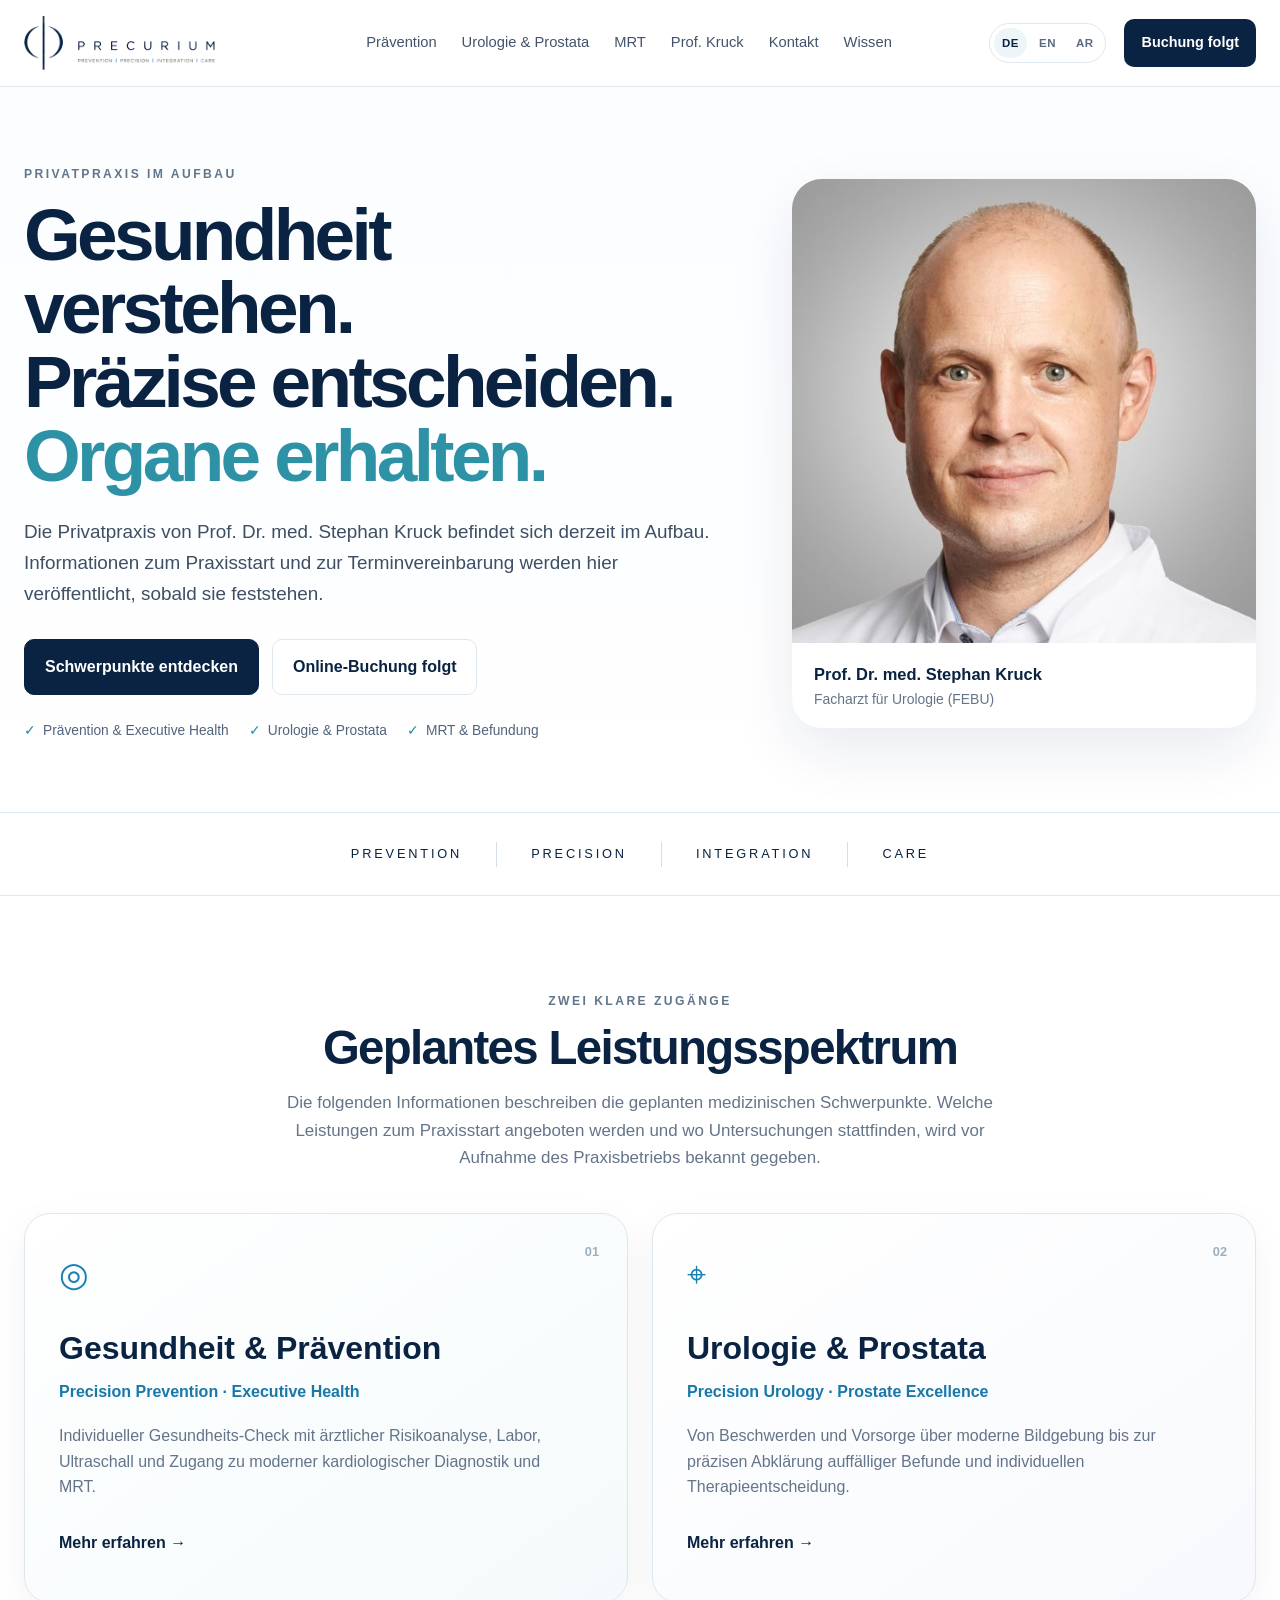
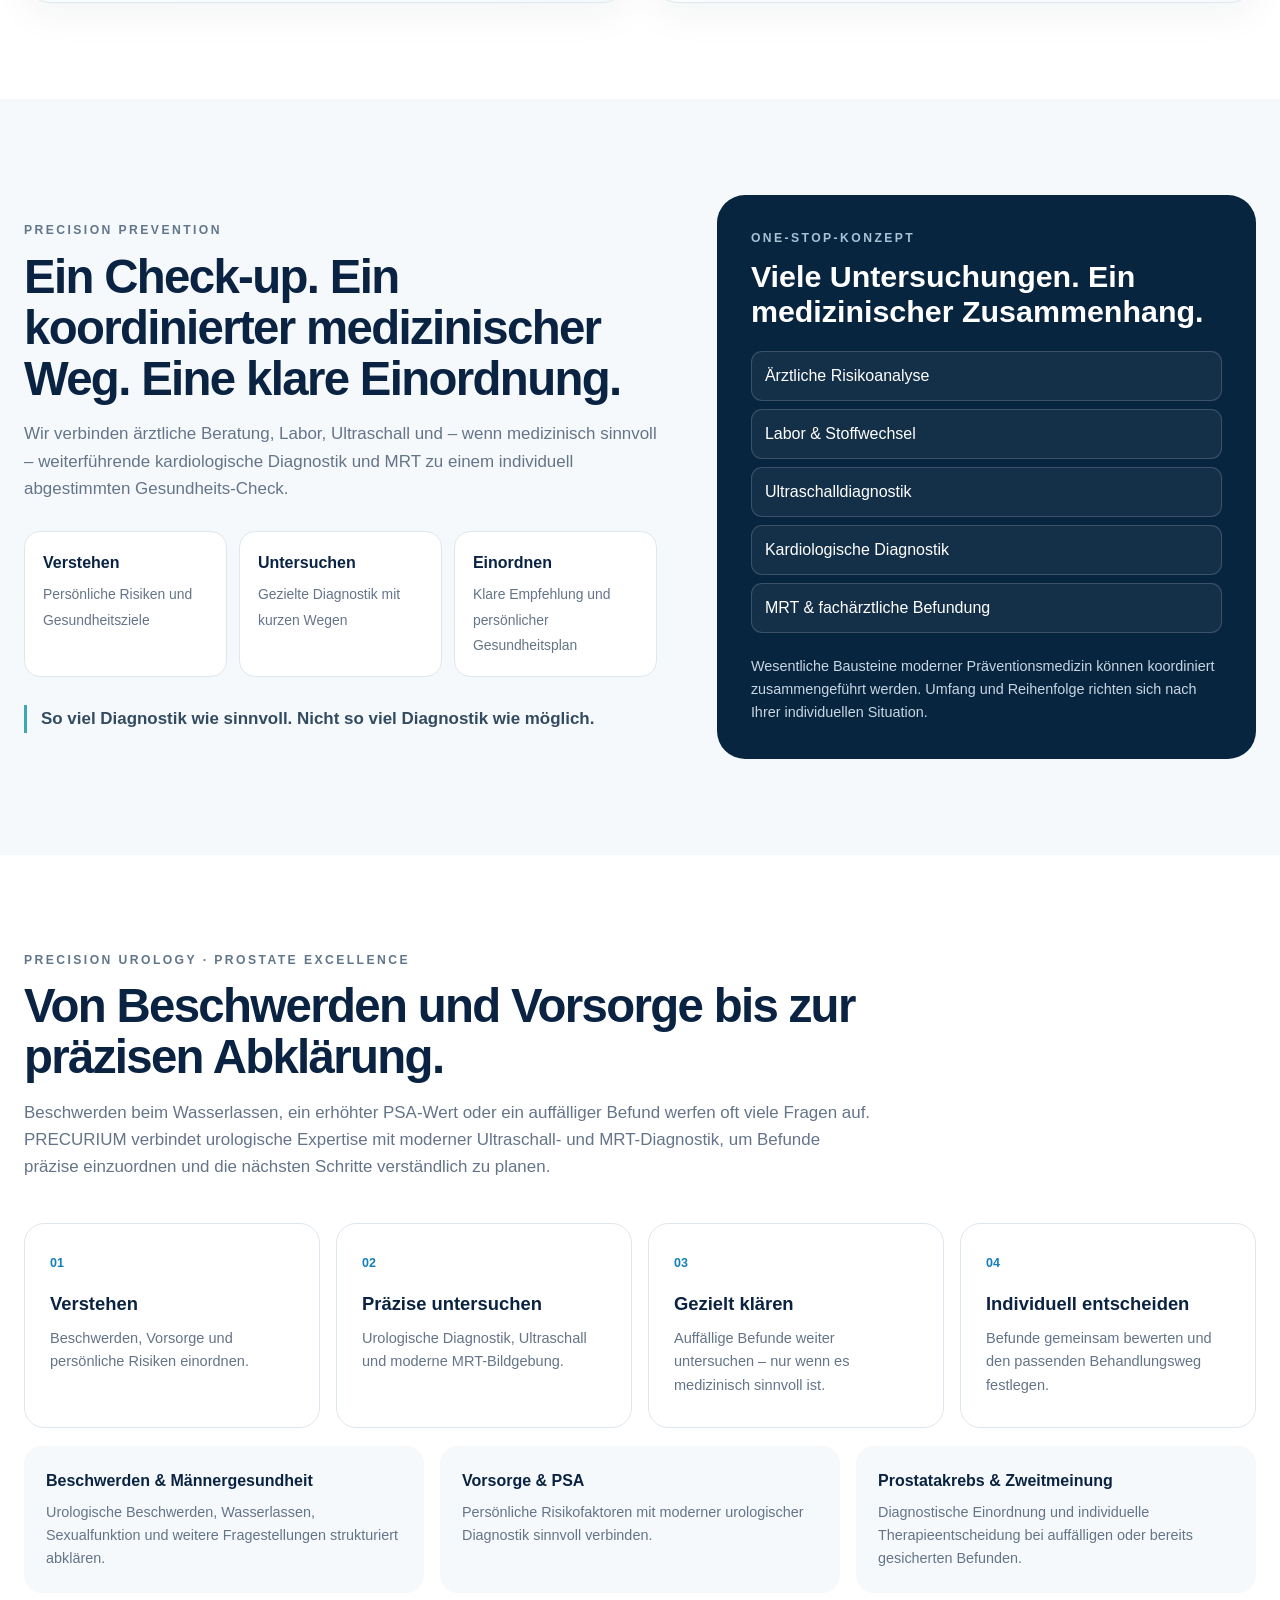
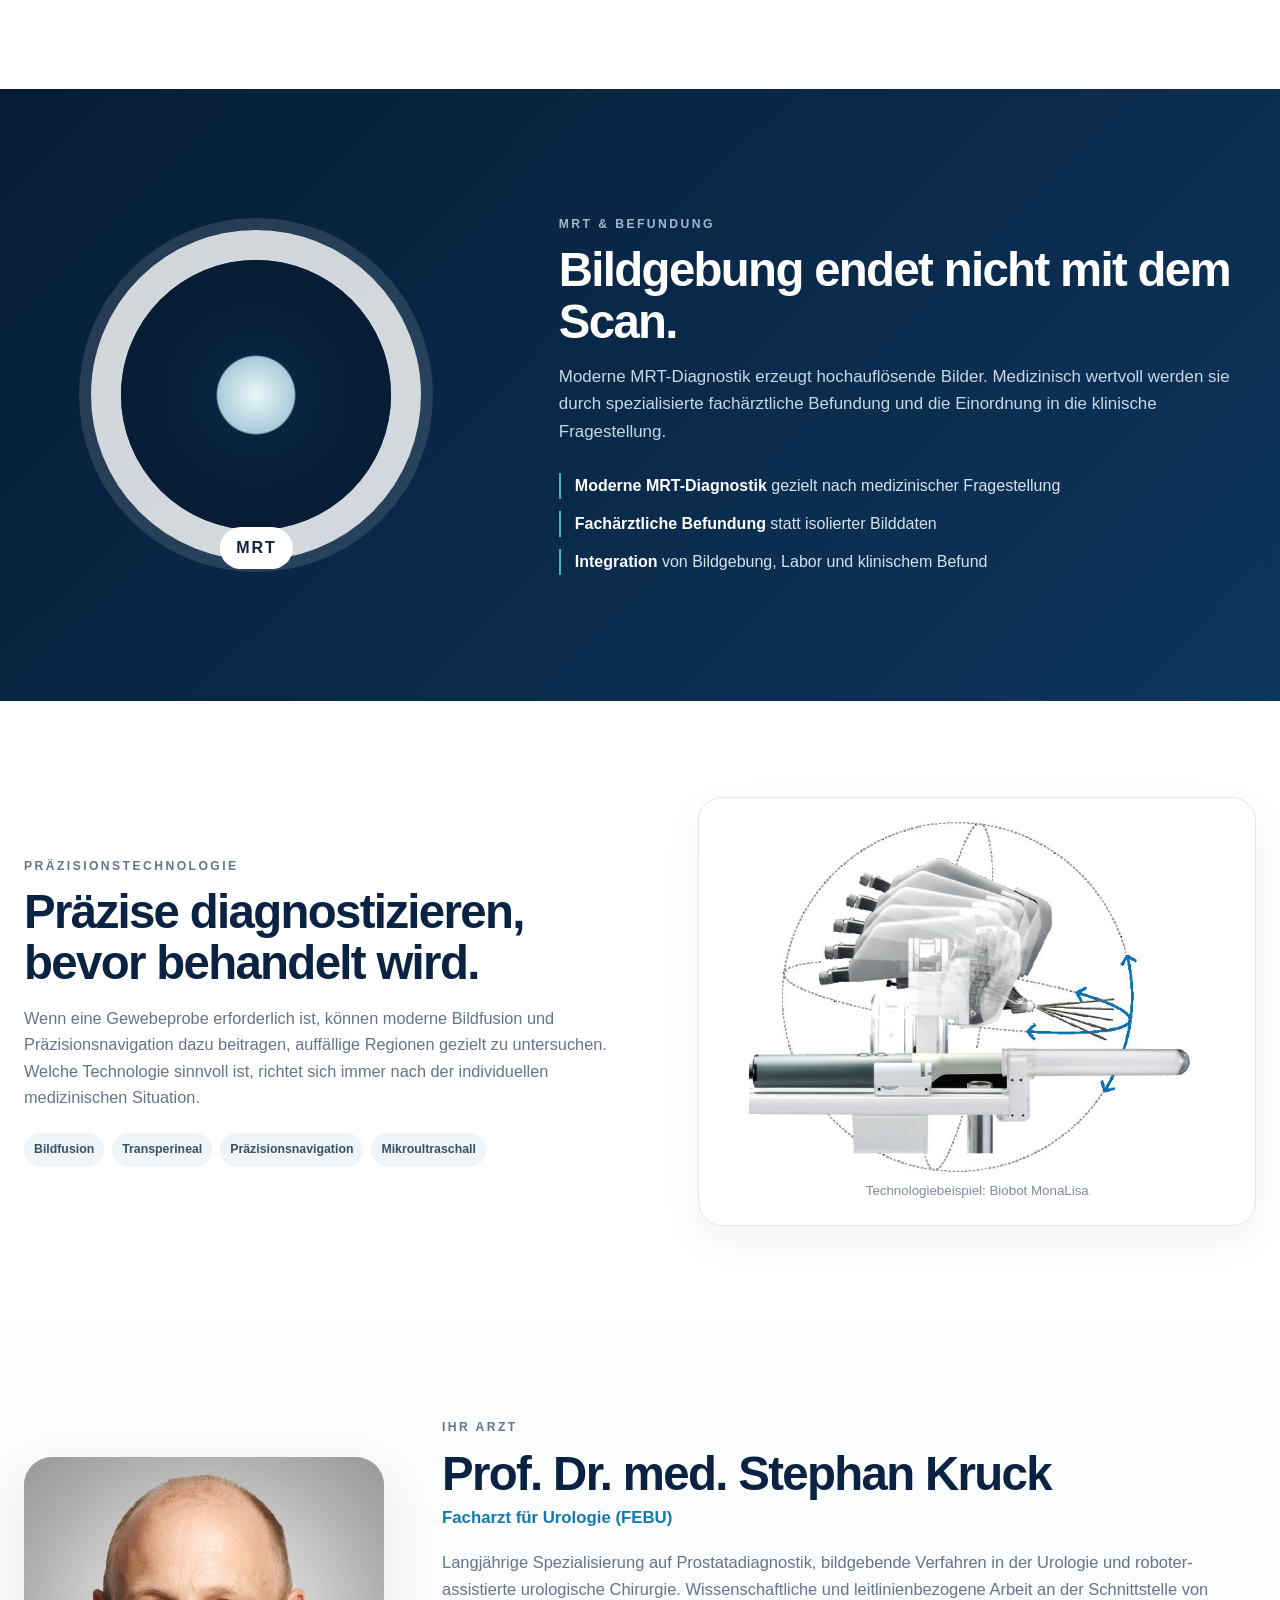
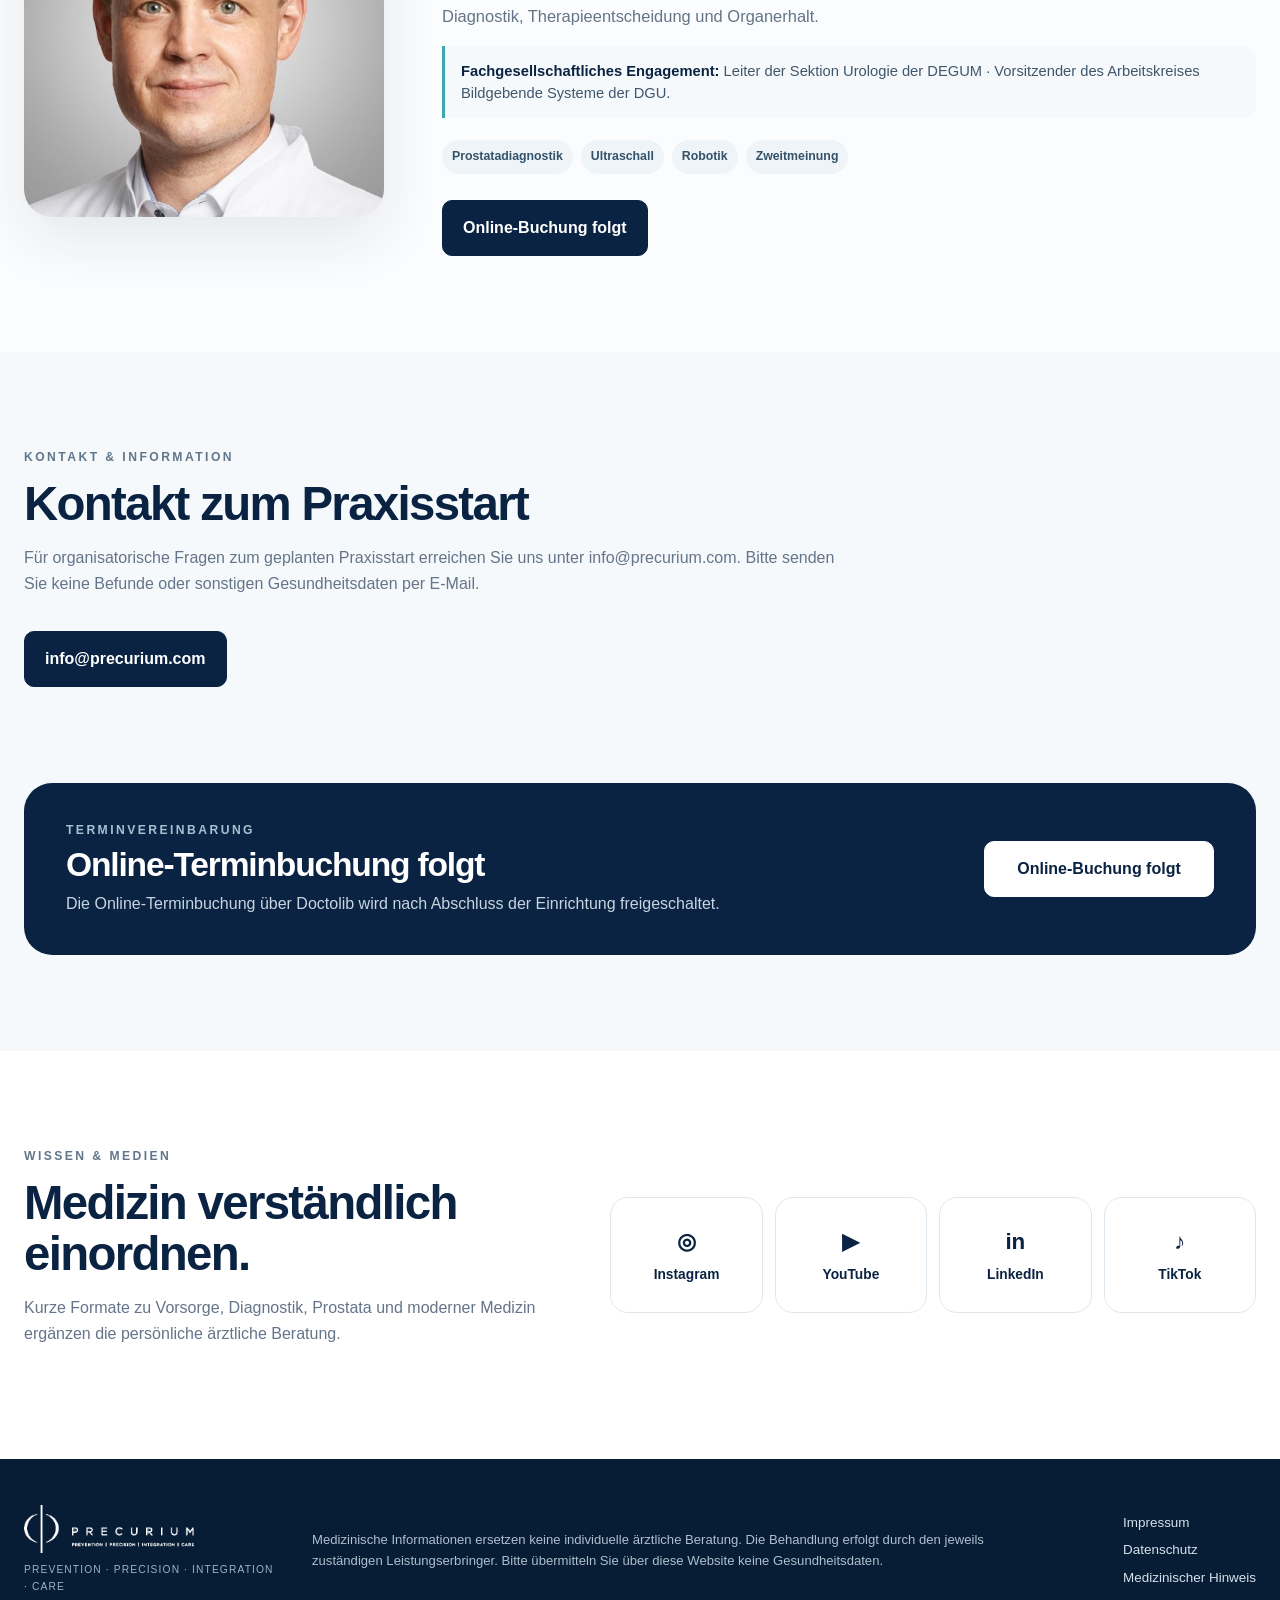
==== commit a1426f41: "Correct contact address and clarify practice opening status" ====
--- a/index.html
+++ b/index.html
@@ -1,14 +1,14 @@
-<!doctype html><html lang="de"><head><meta charset="utf-8"><meta name="viewport" content="width=device-width, initial-scale=1"><title>PRECURIUM | Präzisionsmedizin, Prävention, Urologie &amp; MRT</title><meta name="description" content="PRECURIUM – zentrale Kontakt- und Informationsplattform für Prävention, Urologie, Prostatadiagnostik und MRT mit fachärztlicher Befundung."><meta name="robots" content="index,follow,max-image-preview:large"><link rel="canonical" href="https://precurium.com/"><link rel="alternate" hreflang="de" href="https://precurium.com/"><link rel="alternate" hreflang="en" href="https://precurium.com/en/"><link rel="alternate" hreflang="ar" href="https://precurium.com/ar/"><link rel="alternate" hreflang="x-default" href="https://precurium.com/"><meta property="og:title" content="PRECURIUM | Präzisionsmedizin, Prävention, Urologie &amp; MRT"><meta property="og:description" content="PRECURIUM – zentrale Kontakt- und Informationsplattform für Prävention, Urologie, Prostatadiagnostik und MRT mit fachärztlicher Befundung."><meta property="og:type" content="website"><meta property="og:url" content="https://precurium.com/"><meta name="theme-color" content="#0A2342"><link rel="stylesheet" href="assets/site.css"><script src="assets/config.js" defer></script><script src="assets/site.js" defer></script></head>
-<body><a class="skip" href="#main">Zum Inhalt</a><header class="site-header"><div class="wrap nav"><a class="logo" href="#top" aria-label="PRECURIUM Startseite"><img src="assets/precurium-logo.png" alt="PRECURIUM"></a><nav aria-label="Hauptnavigation"><a href="#praevention">Prävention</a><a href="#urologie">Urologie & Prostata</a><a href="#mrt">MRT</a><a href="#arzt">Prof. Kruck</a><a href="#kontakt">Kontakt</a><a href="#wissen">Wissen</a></nav><div class="lang-switch" aria-label="Sprache"><a class="active" href="./" lang="de">DE</a><a href="en/" lang="en">EN</a><a href="ar/" lang="ar">AR</a></div><a class="nav-cta" data-doctolib href="#">Termin</a></div></header>
-<main id="main"><section class="hero" id="top"><div class="wrap hero-grid"><div class="hero-copy"><div class="eyebrow">PRECURIUM · Präzisionsmedizin</div><h1>Gesundheit verstehen.<br>Präzise entscheiden.<br><span>Organe erhalten.</span></h1><p class="lead">PRECURIUM verbindet spezialisierte Medizin, moderne Diagnostik und persönliche ärztliche Begleitung zu klaren, individuellen Gesundheitsentscheidungen. Diese Website dient als zentrale Kontakt- und Informationsplattform von PRECURIUM.</p><div class="hero-actions"><a class="btn primary" href="#welten">Schwerpunkte entdecken</a><a class="btn secondary" data-doctolib href="#">Termin über Doctolib</a></div><div class="hero-points"><span>Prävention & Executive Health</span><span>Urologie & Prostata</span><span>MRT & Befundung</span></div></div><div class="hero-visual"><div class="portrait-card"><img src="assets/stephan-kruck.jpg" alt="Prof. Dr. med. Stephan Kruck"><div class="portrait-caption"><strong>Prof. Dr. med. Stephan Kruck</strong><span>Facharzt für Urologie (FEBU)</span></div></div></div></div></section>
+<!doctype html><html lang="de"><head><meta charset="utf-8"><meta name="viewport" content="width=device-width, initial-scale=1"><title>PRECURIUM | Präzisionsmedizin, Prävention, Urologie &amp; MRT</title><meta name="description" content="Die Privatpraxis von Prof. Dr. med. Stephan Kruck befindet sich derzeit im Aufbau. Informationen zum Praxisstart und zur Terminvereinbarung werden hier veröffentlicht, sobald sie feststehen."><meta name="robots" content="index,follow,max-image-preview:large"><link rel="canonical" href="https://precurium.com/"><link rel="alternate" hreflang="de" href="https://precurium.com/"><link rel="alternate" hreflang="en" href="https://precurium.com/en/"><link rel="alternate" hreflang="ar" href="https://precurium.com/ar/"><link rel="alternate" hreflang="x-default" href="https://precurium.com/"><meta property="og:title" content="PRECURIUM | Präzisionsmedizin, Prävention, Urologie &amp; MRT"><meta property="og:description" content="Die Privatpraxis von Prof. Dr. med. Stephan Kruck befindet sich derzeit im Aufbau. Informationen zum Praxisstart und zur Terminvereinbarung werden hier veröffentlicht, sobald sie feststehen."><meta property="og:type" content="website"><meta property="og:url" content="https://precurium.com/"><meta name="theme-color" content="#0A2342"><link rel="stylesheet" href="assets/site.css"><script src="assets/config.js" defer></script><script src="assets/site.js" defer></script></head>
+<body><a class="skip" href="#main">Zum Inhalt</a><header class="site-header"><div class="wrap nav"><a class="logo" href="#top" aria-label="PRECURIUM Startseite"><img src="assets/precurium-logo.png" alt="PRECURIUM"></a><nav aria-label="Hauptnavigation"><a href="#praevention">Prävention</a><a href="#urologie">Urologie & Prostata</a><a href="#mrt">MRT</a><a href="#arzt">Prof. Kruck</a><a href="#kontakt">Kontakt</a><a href="#wissen">Wissen</a></nav><div class="lang-switch" aria-label="Sprache"><a class="active" href="./" lang="de">DE</a><a href="en/" lang="en">EN</a><a href="ar/" lang="ar">AR</a></div><a class="nav-cta" href="#termin">Buchung folgt</a></div></header>
+<main id="main"><section class="hero" id="top"><div class="wrap hero-grid"><div class="hero-copy"><div class="eyebrow">Privatpraxis im Aufbau</div><h1>Gesundheit verstehen.<br>Präzise entscheiden.<br><span>Organe erhalten.</span></h1><p class="lead">Die Privatpraxis von Prof. Dr. med. Stephan Kruck befindet sich derzeit im Aufbau. Informationen zum Praxisstart und zur Terminvereinbarung werden hier veröffentlicht, sobald sie feststehen.</p><div class="hero-actions"><a class="btn primary" href="#welten">Schwerpunkte entdecken</a><span class="btn secondary">Online-Buchung folgt</span></div><div class="hero-points"><span>Prävention & Executive Health</span><span>Urologie & Prostata</span><span>MRT & Befundung</span></div></div><div class="hero-visual"><div class="portrait-card"><img src="assets/stephan-kruck.jpg" alt="Prof. Dr. med. Stephan Kruck"><div class="portrait-caption"><strong>Prof. Dr. med. Stephan Kruck</strong><span>Facharzt für Urologie (FEBU)</span></div></div></div></div></section>
 <section class="brandline" aria-label="PRECURIUM Prinzipien"><div class="wrap"><span>PREVENTION</span><i></i><span>PRECISION</span><i></i><span>INTEGRATION</span><i></i><span>CARE</span></div></section>
-<section class="section" id="welten"><div class="wrap"><div class="section-head center narrow"><div class="eyebrow">Zwei klare Zugänge</div><h2>Was führt Sie zu PRECURIUM?</h2><p>Sie müssen keine Untersuchung auswählen. Ausgangspunkt sind Ihre Fragen, Ihre Risiken und Ihre Befunde.</p></div><div class="world-grid"><a class="world-card prevention" href="#praevention"><div class="world-no">01</div><div class="world-icon">◎</div><h3>Gesundheit & Prävention</h3><p>Precision Prevention · Executive Health</p><span>Individueller Gesundheits-Check mit ärztlicher Risikoanalyse, Labor, Ultraschall und Zugang zu moderner kardiologischer Diagnostik und MRT.</span><b>Mehr erfahren →</b></a><a class="world-card urology" href="#urologie"><div class="world-no">02</div><div class="world-icon">⌖</div><h3>Urologie & Prostata</h3><p>Precision Urology · Prostate Excellence</p><span>Von Beschwerden und Vorsorge über moderne Bildgebung bis zur präzisen Abklärung auffälliger Befunde und individuellen Therapieentscheidung.</span><b>Mehr erfahren →</b></a></div></div></section>
+<section class="section" id="welten"><div class="wrap"><div class="section-head center narrow"><div class="eyebrow">Zwei klare Zugänge</div><h2>Geplantes Leistungsspektrum</h2><p>Die folgenden Informationen beschreiben die geplanten medizinischen Schwerpunkte. Welche Leistungen zum Praxisstart angeboten werden und wo Untersuchungen stattfinden, wird vor Aufnahme des Praxisbetriebs bekannt gegeben.</p></div><div class="world-grid"><a class="world-card prevention" href="#praevention"><div class="world-no">01</div><div class="world-icon">◎</div><h3>Gesundheit & Prävention</h3><p>Precision Prevention · Executive Health</p><span>Individueller Gesundheits-Check mit ärztlicher Risikoanalyse, Labor, Ultraschall und Zugang zu moderner kardiologischer Diagnostik und MRT.</span><b>Mehr erfahren →</b></a><a class="world-card urology" href="#urologie"><div class="world-no">02</div><div class="world-icon">⌖</div><h3>Urologie & Prostata</h3><p>Precision Urology · Prostate Excellence</p><span>Von Beschwerden und Vorsorge über moderne Bildgebung bis zur präzisen Abklärung auffälliger Befunde und individuellen Therapieentscheidung.</span><b>Mehr erfahren →</b></a></div></div></section>
 <section class="section soft" id="praevention"><div class="wrap split"><div class="copy-block"><div class="eyebrow">Precision Prevention</div><h2>Ein Check-up. Ein koordinierter medizinischer Weg. Eine klare Einordnung.</h2><p>Wir verbinden ärztliche Beratung, Labor, Ultraschall und – wenn medizinisch sinnvoll – weiterführende kardiologische Diagnostik und MRT zu einem individuell abgestimmten Gesundheits-Check.</p><div class="mini-journey"><div><b>Verstehen</b><span>Persönliche Risiken und Gesundheitsziele</span></div><div><b>Untersuchen</b><span>Gezielte Diagnostik mit kurzen Wegen</span></div><div><b>Einordnen</b><span>Klare Empfehlung und persönlicher Gesundheitsplan</span></div></div><p class="principle">So viel Diagnostik wie sinnvoll. Nicht so viel Diagnostik wie möglich.</p></div><aside class="one-stop"><div class="eyebrow">One-Stop-Konzept</div><h3>Viele Untersuchungen. Ein medizinischer Zusammenhang.</h3><div class="service-stack"><span>Ärztliche Risikoanalyse</span><span>Labor & Stoffwechsel</span><span>Ultraschalldiagnostik</span><span>Kardiologische Diagnostik</span><span>MRT & fachärztliche Befundung</span></div><p>Wesentliche Bausteine moderner Präventionsmedizin können koordiniert zusammengeführt werden. Umfang und Reihenfolge richten sich nach Ihrer individuellen Situation.</p></aside></div></section>
 <section class="section" id="urologie"><div class="wrap"><div class="section-head"><div class="eyebrow">Precision Urology · Prostate Excellence</div><h2>Von Beschwerden und Vorsorge bis zur präzisen Abklärung.</h2><p>Beschwerden beim Wasserlassen, ein erhöhter PSA-Wert oder ein auffälliger Befund werfen oft viele Fragen auf. PRECURIUM verbindet urologische Expertise mit moderner Ultraschall- und MRT-Diagnostik, um Befunde präzise einzuordnen und die nächsten Schritte verständlich zu planen.</p></div><div class="urology-grid"><article><span>01</span><h3>Verstehen</h3><p>Beschwerden, Vorsorge und persönliche Risiken einordnen.</p></article><article><span>02</span><h3>Präzise untersuchen</h3><p>Urologische Diagnostik, Ultraschall und moderne MRT-Bildgebung.</p></article><article><span>03</span><h3>Gezielt klären</h3><p>Auffällige Befunde weiter untersuchen – nur wenn es medizinisch sinnvoll ist.</p></article><article><span>04</span><h3>Individuell entscheiden</h3><p>Befunde gemeinsam bewerten und den passenden Behandlungsweg festlegen.</p></article></div><div class="focus-row"><div><b>Beschwerden & Männergesundheit</b><p>Urologische Beschwerden, Wasserlassen, Sexualfunktion und weitere Fragestellungen strukturiert abklären.</p></div><div><b>Vorsorge & PSA</b><p>Persönliche Risikofaktoren mit moderner urologischer Diagnostik sinnvoll verbinden.</p></div><div><b>Prostatakrebs & Zweitmeinung</b><p>Diagnostische Einordnung und individuelle Therapieentscheidung bei auffälligen oder bereits gesicherten Befunden.</p></div></div></div></section>
 <section class="section imaging" id="mrt"><div class="wrap imaging-grid"><div class="imaging-art"><div class="scanner-ring"><div class="scanner-core"></div></div><div class="scan-label">MRT</div></div><div class="copy-block light-copy"><div class="eyebrow">MRT & Befundung</div><h2>Bildgebung endet nicht mit dem Scan.</h2><p>Moderne MRT-Diagnostik erzeugt hochauflösende Bilder. Medizinisch wertvoll werden sie durch spezialisierte fachärztliche Befundung und die Einordnung in die klinische Fragestellung.</p><div class="imaging-points"><span><b>Moderne MRT-Diagnostik</b> gezielt nach medizinischer Fragestellung</span><span><b>Fachärztliche Befundung</b> statt isolierter Bilddaten</span><span><b>Integration</b> von Bildgebung, Labor und klinischem Befund</span></div></div></div></section>
 <section class="section tech"><div class="wrap tech-grid"><div class="tech-copy"><div class="eyebrow">Präzisionstechnologie</div><h2>Präzise diagnostizieren, bevor behandelt wird.</h2><p>Wenn eine Gewebeprobe erforderlich ist, können moderne Bildfusion und Präzisionsnavigation dazu beitragen, auffällige Regionen gezielt zu untersuchen. Welche Technologie sinnvoll ist, richtet sich immer nach der individuellen medizinischen Situation.</p><div class="chips"><span>Bildfusion</span><span>Transperineal</span><span>Präzisionsnavigation</span><span>Mikroultraschall</span></div></div><div class="biobot-card"><img src="assets/biobot-monalisa.png" alt="Biobot MonaLisa Präzisionsnavigation"><small>Technologiebeispiel: Biobot MonaLisa</small></div></div></section>
-<section class="section doctor-section" id="arzt"><div class="wrap doctor-grid"><div class="doctor-photo"><img src="assets/stephan-kruck.jpg" alt="Prof. Dr. med. Stephan Kruck"></div><div class="doctor-copy"><div class="eyebrow">Ihr Arzt</div><h2>Prof. Dr. med. Stephan Kruck</h2><h3>Facharzt für Urologie (FEBU)</h3><p>Langjährige Spezialisierung auf Prostatadiagnostik, bildgebende Verfahren in der Urologie und roboter-assistierte urologische Chirurgie. Wissenschaftliche und leitlinienbezogene Arbeit an der Schnittstelle von Diagnostik, Therapieentscheidung und Organerhalt.</p><p class="society-role"><strong>Fachgesellschaftliches Engagement:</strong> Leiter der Sektion Urologie der DEGUM · Vorsitzender des Arbeitskreises Bildgebende Systeme der DGU.</p><div class="doctor-tags"><span>Prostatadiagnostik</span><span>Ultraschall</span><span>Robotik</span><span>Zweitmeinung</span></div><a class="btn primary" data-doctolib href="#">Termin über Doctolib</a></div></div></section>
-<section class="section soft" id="kontakt"><div class="wrap"><div class="locations-intro"><div class="eyebrow">Kontakt & Information</div><h2>Ihr zentraler Kontakt zu PRECURIUM.</h2><p>Für allgemeine Fragen und Terminanfragen erreichen Sie uns per E-Mail.</p></div><a class="btn primary" href="mailto:info@precurium.com">info@precurium.com</a></div></section>
-<section class="section booking" id="termin"><div class="wrap booking-box"><div><div class="eyebrow">Terminvereinbarung</div><h2>Termin bei Prof. Dr. med. Stephan Kruck</h2><p>Für Terminanfragen nutzen Sie bitte unsere Kontaktdaten. Über den Doctolib-Button gelangen Sie zum allgemeinen Terminportal.</p></div><a class="btn booking-btn" data-doctolib href="#">Termin über Doctolib</a></div></section>
+<section class="section doctor-section" id="arzt"><div class="wrap doctor-grid"><div class="doctor-photo"><img src="assets/stephan-kruck.jpg" alt="Prof. Dr. med. Stephan Kruck"></div><div class="doctor-copy"><div class="eyebrow">Ihr Arzt</div><h2>Prof. Dr. med. Stephan Kruck</h2><h3>Facharzt für Urologie (FEBU)</h3><p>Langjährige Spezialisierung auf Prostatadiagnostik, bildgebende Verfahren in der Urologie und roboter-assistierte urologische Chirurgie. Wissenschaftliche und leitlinienbezogene Arbeit an der Schnittstelle von Diagnostik, Therapieentscheidung und Organerhalt.</p><p class="society-role"><strong>Fachgesellschaftliches Engagement:</strong> Leiter der Sektion Urologie der DEGUM · Vorsitzender des Arbeitskreises Bildgebende Systeme der DGU.</p><div class="doctor-tags"><span>Prostatadiagnostik</span><span>Ultraschall</span><span>Robotik</span><span>Zweitmeinung</span></div><span class="btn primary">Online-Buchung folgt</span></div></div></section>
+<section class="section soft" id="kontakt"><div class="wrap"><div class="locations-intro"><div class="eyebrow">Kontakt & Information</div><h2>Kontakt zum Praxisstart</h2><p>Für organisatorische Fragen zum geplanten Praxisstart erreichen Sie uns unter info@precurium.com. Bitte senden Sie keine Befunde oder sonstigen Gesundheitsdaten per E-Mail.</p></div><a class="btn primary" href="mailto:info@precurium.com">info@precurium.com</a></div></section>
+<section class="section booking" id="termin"><div class="wrap booking-box"><div><div class="eyebrow">Terminvereinbarung</div><h2>Online-Terminbuchung folgt</h2><p>Die Online-Terminbuchung über Doctolib wird nach Abschluss der Einrichtung freigeschaltet.</p></div><span class="btn booking-btn">Online-Buchung folgt</span></div></section>
 <section class="section knowledge" id="wissen"><div class="wrap knowledge-grid"><div><div class="eyebrow">Wissen & Medien</div><h2>Medizin verständlich einordnen.</h2><p>Kurze Formate zu Vorsorge, Diagnostik, Prostata und moderner Medizin ergänzen die persönliche ärztliche Beratung.</p></div><div class="social-grid" aria-label="Social Media"><a data-social="instagram" href="#"><span class="social-mark">◎</span><b>Instagram</b></a><a data-social="youtube" href="#"><span class="social-mark">▶</span><b>YouTube</b></a><a data-social="linkedin" href="#"><span class="social-mark">in</span><b>LinkedIn</b></a><a data-social="tiktok" href="#"><span class="social-mark">♪</span><b>TikTok</b></a></div></div></section></main>
 <footer><div class="wrap footer-grid"><div class="footer-brand"><img src="assets/precurium-logo.png" alt="PRECURIUM"><p>PREVENTION · PRECISION · INTEGRATION · CARE</p></div><div class="footer-note">Medizinische Informationen ersetzen keine individuelle ärztliche Beratung. Die Behandlung erfolgt durch den jeweils zuständigen Leistungserbringer. Bitte übermitteln Sie über diese Website keine Gesundheitsdaten.</div><nav aria-label="Rechtliches"><a href="impressum.html">Impressum</a><a href="datenschutz.html">Datenschutz</a><a href="medizinischer-hinweis.html">Medizinischer Hinweis</a></nav></div></footer></body></html>
